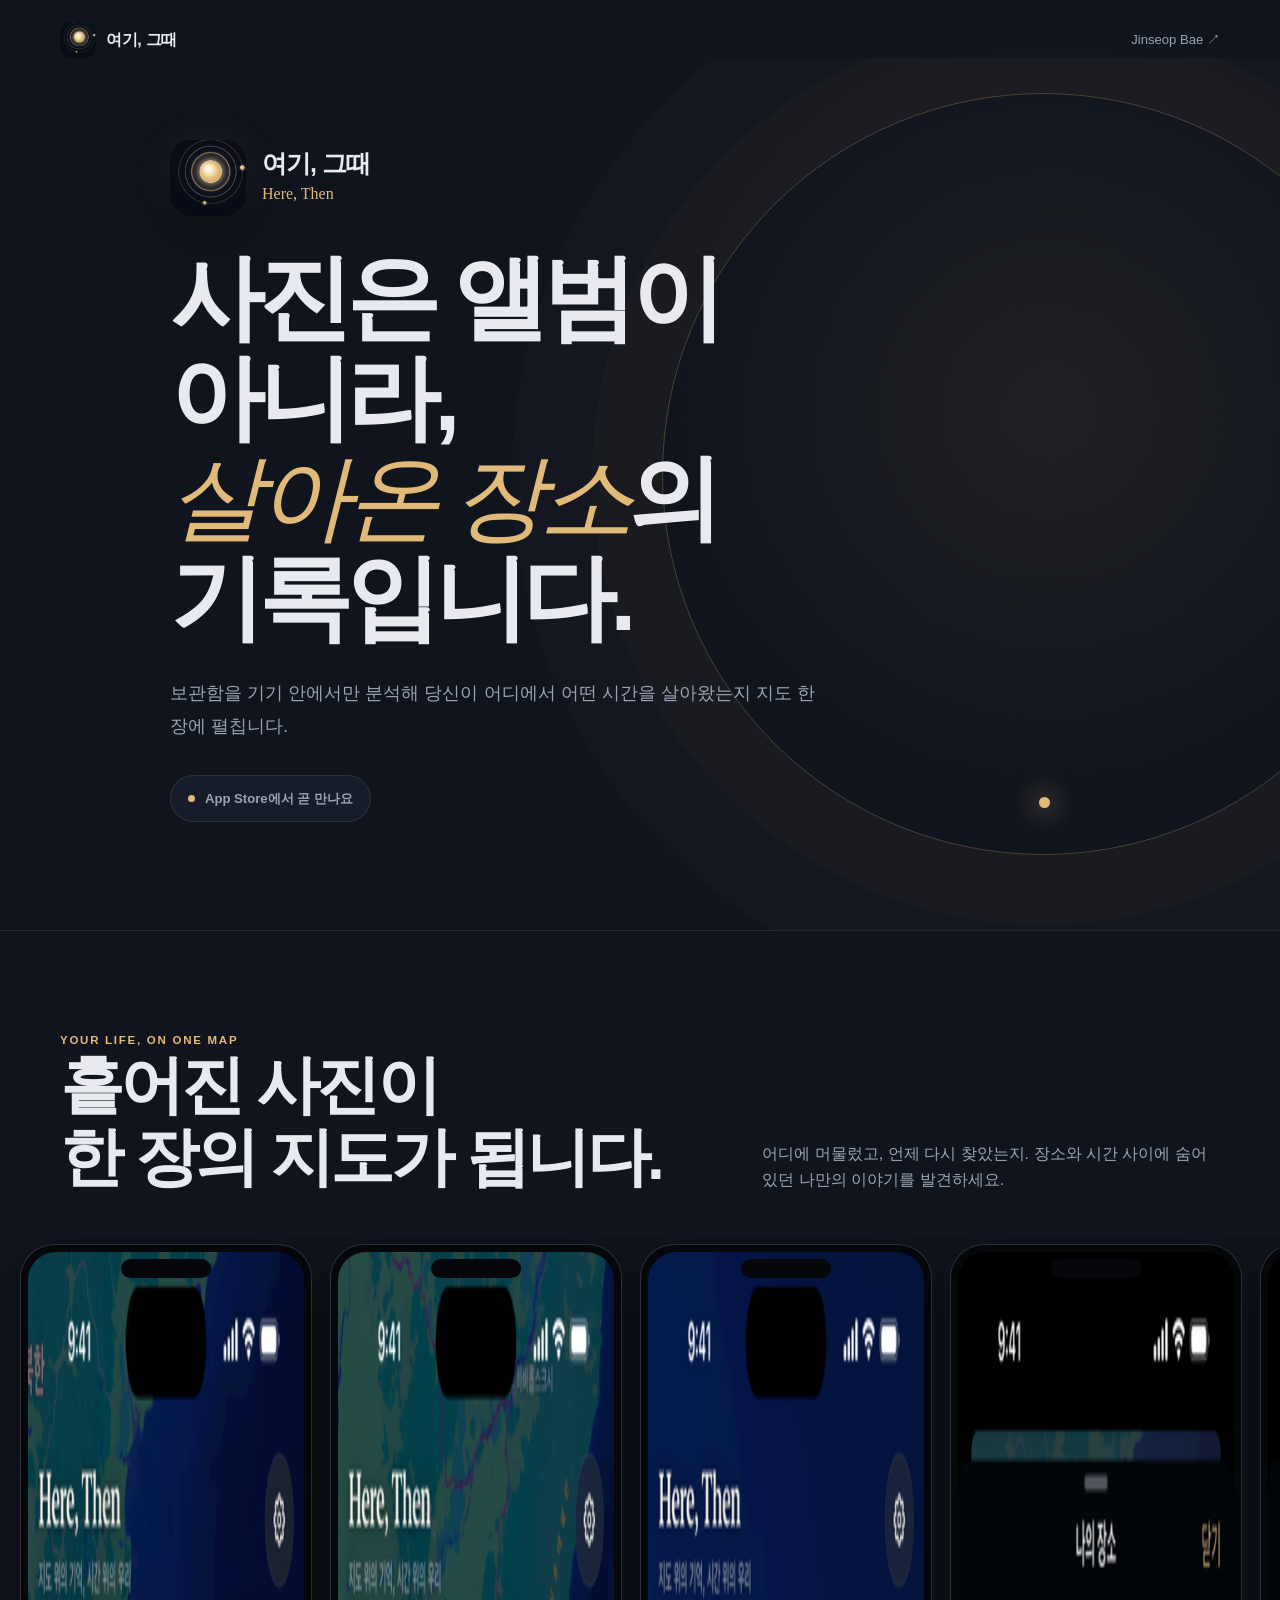
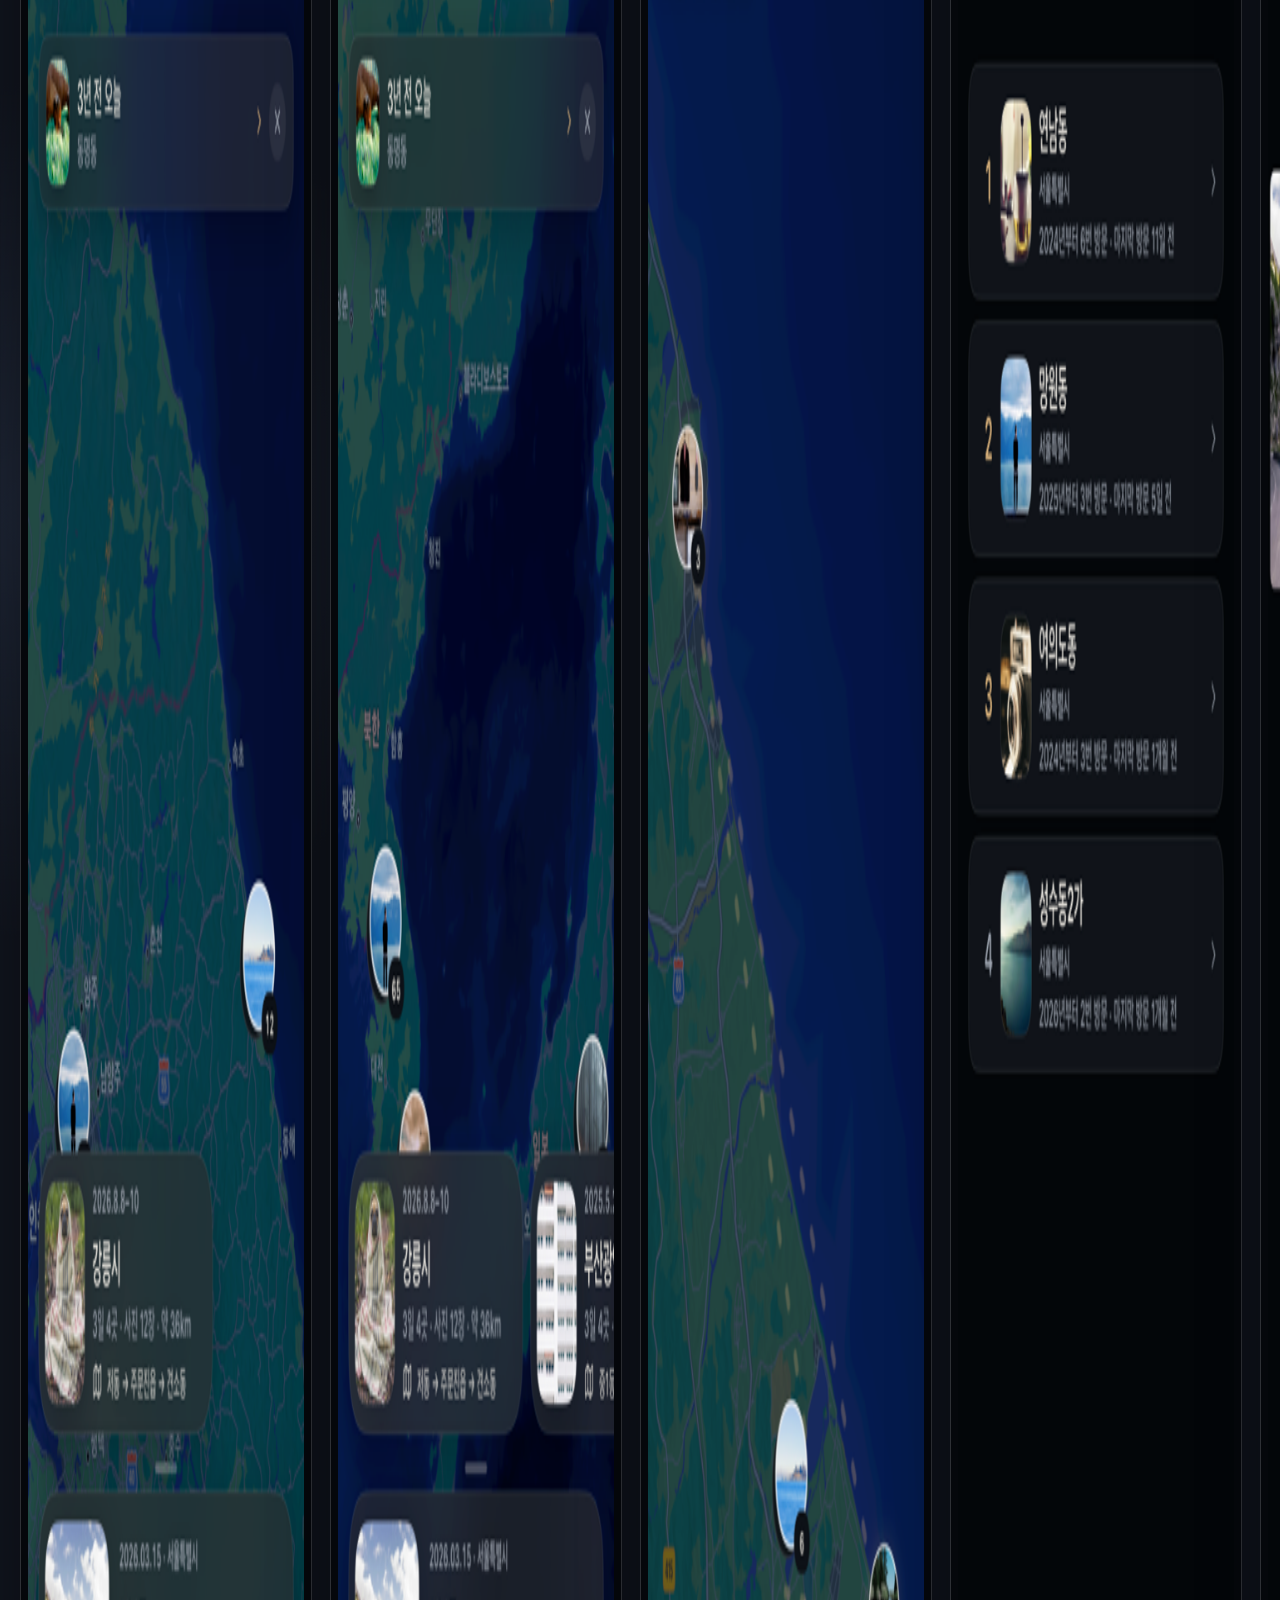
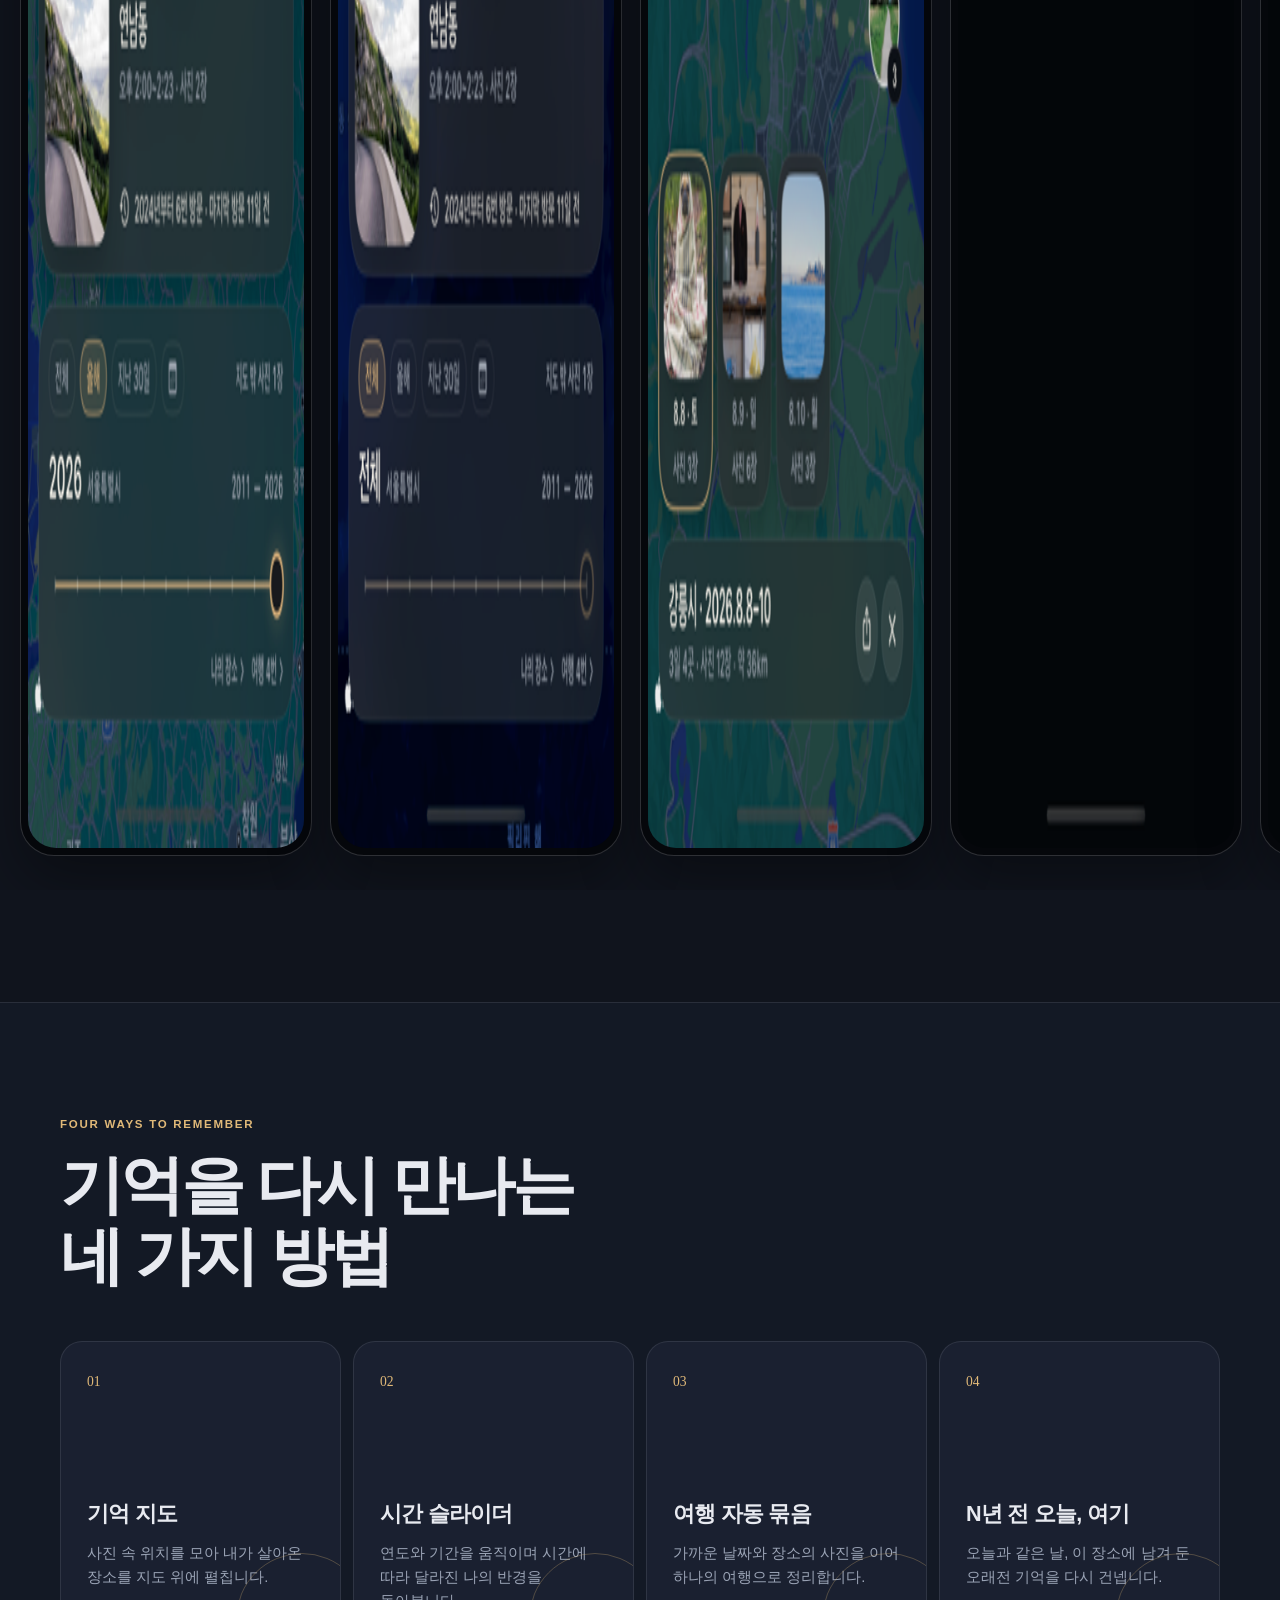
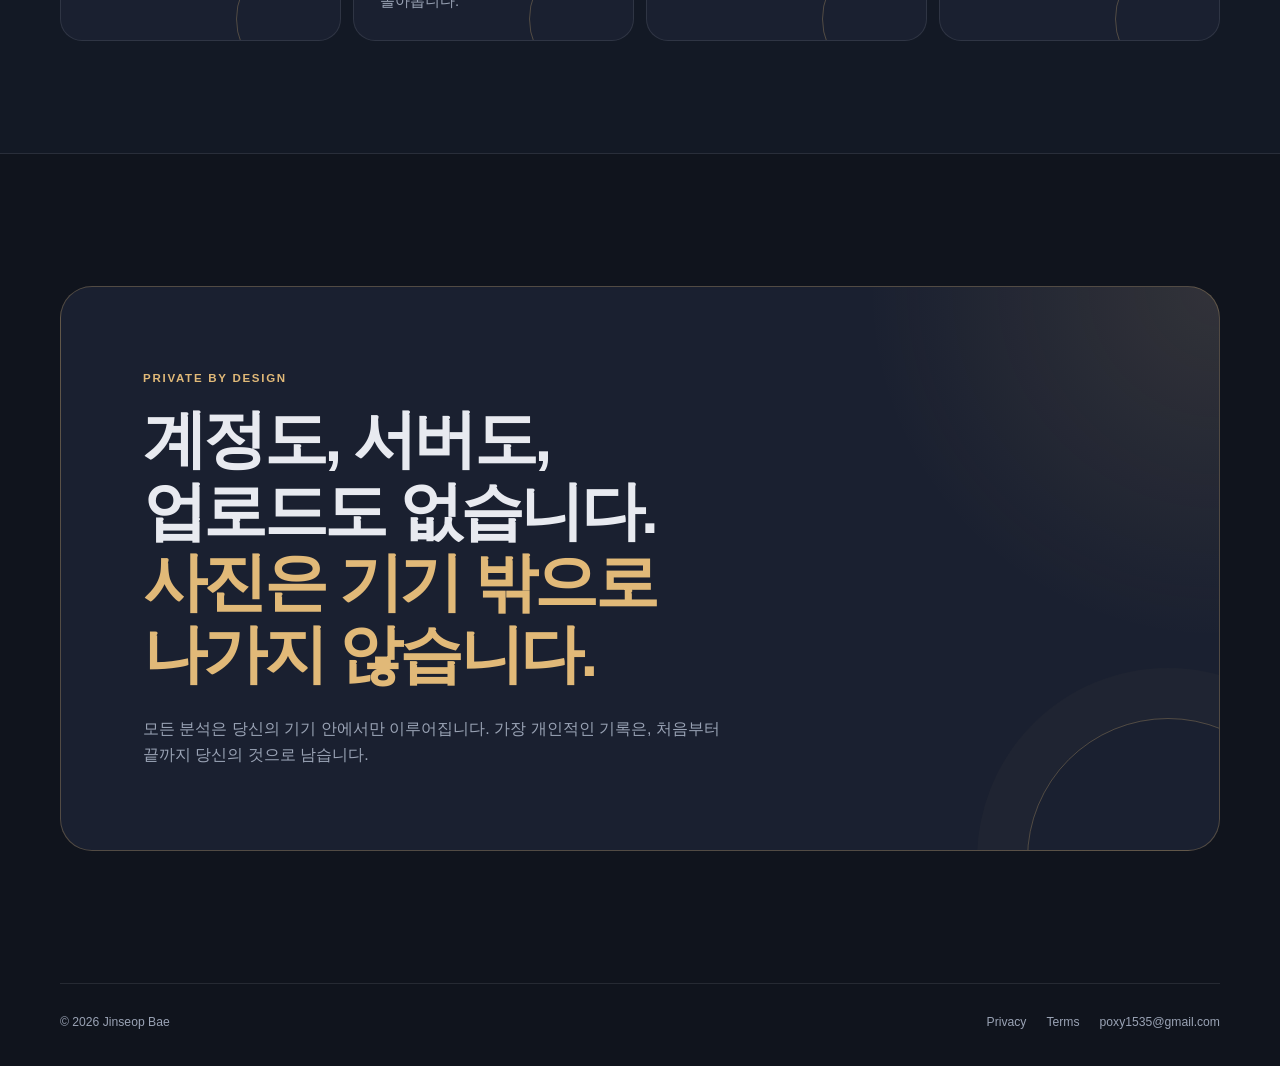
==== here-then/index.html @ 30649085 "제품 허브 개편 + 여기, 그때(Here, Then) 랜딩·개인정보처리방침·이용약관 - index.html: 제품 카드 허브로 교체 (naver 인증 메타 유지) - here-th" ====
<!doctype html>
<html lang="ko">
<head>
  <meta charset="utf-8">
  <meta name="viewport" content="width=device-width, initial-scale=1">
  <meta name="theme-color" content="#10141D">
  <meta name="description" content="사진 보관함을 기기 안에서 분석해, 내가 살아온 장소와 시간을 한 장의 기억 지도로 펼치는 앱입니다.">
  <meta property="og:type" content="website">
  <meta property="og:locale" content="ko_KR">
  <meta property="og:title" content="여기, 그때 — Here, Then">
  <meta property="og:description" content="사진이 그려 주는 나의 기억 지도. 사진은 기기 밖으로 나가지 않습니다.">
  <meta property="og:image" content="https://baejinseop.github.io/here-then/assets/appicon.png">
  <meta property="og:image:alt" content="여기, 그때 앱 아이콘">
  <title>여기, 그때 — Here, Then</title>
  <link rel="stylesheet" href="/assets/site.css">
</head>
<body class="here-page">
  <nav class="site-nav" aria-label="주요 탐색">
    <a class="brand-link" href="/here-then/" aria-label="여기, 그때 홈">
      <img src="assets/appicon.png" alt="" width="1024" height="1024" loading="lazy">
      <span>여기, 그때</span>
    </a>
    <a class="back-link" href="/">Jinseop Bae ↗</a>
  </nav>

  <main class="here-main">
    <section class="hero" aria-labelledby="hero-title">
      <div class="hero-inner">
        <div class="hero-product">
          <img class="hero-icon" src="assets/appicon.png" alt="여기, 그때 앱 아이콘" width="1024" height="1024" loading="lazy">
          <div>
            <h1 id="hero-title">여기, 그때</h1>
            <p>Here, Then</p>
          </div>
        </div>

        <p class="hero-copy">사진은 앨범이 아니라,<br><em>살아온 장소</em>의 기록입니다.</p>
        <p class="hero-subcopy">보관함을 기기 안에서만 분석해 당신이 어디에서 어떤 시간을 살아왔는지 지도 한 장에 펼칩니다.</p>
        <span class="coming-badge" aria-disabled="true">App Store에서 곧 만나요</span>
      </div>
    </section>

    <section class="showcase" aria-labelledby="showcase-title">
      <div class="showcase-header">
        <div>
          <p class="section-label">Your life, on one map</p>
          <h2 id="showcase-title">흩어진 사진이<br>한 장의 지도가 됩니다.</h2>
        </div>
        <p>어디에 머물렀고, 언제 다시 찾았는지. 장소와 시간 사이에 숨어 있던 나만의 이야기를 발견하세요.</p>
      </div>

      <div class="phone-scroll" aria-label="여기, 그때 앱 화면 미리보기">
        <figure class="phone">
          <img src="assets/01-map.png" alt="기억과 여행이 표시된 메인 지도 화면" width="1290" height="2796" loading="lazy">
        </figure>
        <figure class="phone">
          <img src="assets/02-all-axis.png" alt="모든 시간대의 장소를 탐색하는 지도 화면" width="1290" height="2796" loading="lazy">
        </figure>
        <figure class="phone">
          <img src="assets/03-journey.png" alt="사진으로 자동 구성된 강릉 여행 화면" width="1290" height="2796" loading="lazy">
        </figure>
        <figure class="phone">
          <img src="assets/04-ranking.png" alt="자주 찾은 나의 장소 순위 화면" width="1290" height="2796" loading="lazy">
        </figure>
        <figure class="phone">
          <img src="assets/05-grid.png" alt="한 장소에서 남긴 사진 모아보기 화면" width="1290" height="2796" loading="lazy">
        </figure>
      </div>
    </section>

    <section class="features-wrap" aria-labelledby="features-title">
      <div class="features">
        <header class="features-header">
          <p class="section-label">Four ways to remember</p>
          <h2 id="features-title">기억을 다시 만나는<br>네 가지 방법</h2>
        </header>

        <div class="feature-grid">
          <article class="feature-card">
            <h3>기억 지도</h3>
            <p>사진 속 위치를 모아 내가 살아온 장소를 지도 위에 펼칩니다.</p>
          </article>
          <article class="feature-card">
            <h3>시간 슬라이더</h3>
            <p>연도와 기간을 움직이며 시간에 따라 달라진 나의 반경을 돌아봅니다.</p>
          </article>
          <article class="feature-card">
            <h3>여행 자동 묶음</h3>
            <p>가까운 날짜와 장소의 사진을 이어 하나의 여행으로 정리합니다.</p>
          </article>
          <article class="feature-card">
            <h3>N년 전 오늘, 여기</h3>
            <p>오늘과 같은 날, 이 장소에 남겨 둔 오래전 기억을 다시 건넵니다.</p>
          </article>
        </div>
      </div>
    </section>

    <section class="privacy" aria-labelledby="privacy-title">
      <div class="privacy-inner">
        <p class="section-label">Private by design</p>
        <h2 id="privacy-title">계정도, 서버도,<br>업로드도 없습니다.<br><strong>사진은 기기 밖으로<br>나가지 않습니다.</strong></h2>
        <p>모든 분석은 당신의 기기 안에서만 이루어집니다. 가장 개인적인 기록은, 처음부터 끝까지 당신의 것으로 남습니다.</p>
      </div>
    </section>
  </main>

  <footer class="site-footer">
    <span>© 2026 Jinseop Bae</span>
    <div class="footer-links">
      <a href="/here-then/privacy/">Privacy</a>
      <a href="/here-then/terms/">Terms</a>
      <a href="mailto:poxy1535@gmail.com">poxy1535@gmail.com</a>
    </div>
  </footer>
</body>
</html>
---- assets/site.css ----
:root {
  color-scheme: dark;
  --bg: #10141d;
  --card: #1a2030;
  --lift: #263044;
  --text: #e8eaf0;
  --muted: #9aa3b5;
  --accent: #e1b978;
  --line: rgba(232, 234, 240, 0.1);
  --accent-line: rgba(225, 185, 120, 0.28);
  --font: -apple-system, BlinkMacSystemFont, "Apple SD Gothic Neo", "Pretendard", "Noto Sans KR", sans-serif;
  --serif: "Iowan Old Style", "Baskerville", "Times New Roman", serif;
  --page: 1160px;
  --radius-lg: 32px;
  --radius-md: 22px;
}

* {
  box-sizing: border-box;
}

html {
  background: var(--bg);
  scroll-behavior: smooth;
}

body {
  margin: 0;
  min-width: 320px;
  background: var(--bg);
  color: var(--text);
  font-family: var(--font);
  font-size: 16px;
  line-height: 1.65;
  word-break: keep-all;
  -webkit-font-smoothing: antialiased;
}

a {
  color: inherit;
  text-decoration: none;
}

img {
  display: block;
  max-width: 100%;
}

a:focus-visible {
  outline: 2px solid var(--accent);
  outline-offset: 5px;
}

::selection {
  background: var(--accent);
  color: var(--bg);
}

.eyebrow,
.product-kicker,
.section-label {
  margin: 0;
  color: var(--accent);
  font-size: 0.72rem;
  font-weight: 700;
  letter-spacing: 0.15em;
  text-transform: uppercase;
}

/* Product hub */

.hub-page {
  min-height: 100vh;
  background:
    radial-gradient(circle at 82% 0%, rgba(64, 80, 110, 0.22), transparent 32rem),
    var(--bg);
}

.hub-main,
.hub-footer {
  width: min(calc(100% - 40px), 1040px);
  margin-inline: auto;
}

.hub-main {
  padding: 88px 0 76px;
}

.hub-intro {
  max-width: 760px;
}

.hub-intro h1 {
  margin: 18px 0 24px;
  font-size: clamp(2.6rem, 8vw, 5.7rem);
  font-weight: 680;
  letter-spacing: -0.055em;
  line-height: 1.04;
}

.hub-lede {
  margin: 0;
  color: var(--muted);
  font-size: clamp(1rem, 2vw, 1.15rem);
}

.product-section {
  margin-top: clamp(72px, 12vw, 144px);
}

.section-heading {
  display: flex;
  align-items: baseline;
  justify-content: space-between;
  margin-bottom: 18px;
  padding-bottom: 13px;
  border-bottom: 1px solid var(--line);
}

.section-heading h2 {
  margin: 0;
  font-size: 0.78rem;
  font-weight: 700;
  letter-spacing: 0.16em;
  text-transform: uppercase;
}

.section-heading span {
  color: var(--muted);
  font-size: 0.75rem;
}

.product-grid {
  display: grid;
  gap: 14px;
}

.product-card {
  position: relative;
  display: flex;
  min-height: 330px;
  flex-direction: column;
  justify-content: space-between;
  overflow: hidden;
  padding: 24px;
  border: 1px solid var(--line);
  border-radius: var(--radius-lg);
  background: var(--card);
  transition: transform 220ms ease, background-color 220ms ease, border-color 220ms ease;
}

.product-card::after {
  position: absolute;
  right: -78px;
  bottom: -94px;
  width: 230px;
  height: 230px;
  border: 1px solid rgba(232, 234, 240, 0.07);
  border-radius: 50%;
  box-shadow: 0 0 0 34px rgba(232, 234, 240, 0.025), 0 0 0 70px rgba(232, 234, 240, 0.018);
  content: "";
}

.product-card--featured::after {
  border-color: var(--accent-line);
  box-shadow: 0 0 0 34px rgba(225, 185, 120, 0.05), 0 0 0 70px rgba(225, 185, 120, 0.025);
}

.product-card:hover {
  transform: translateY(-4px);
  border-color: rgba(225, 185, 120, 0.28);
  background: var(--lift);
}

.product-card__topline,
.product-card__body {
  position: relative;
  z-index: 1;
}

.product-card__topline {
  display: flex;
  align-items: center;
  justify-content: space-between;
}

.status-pill {
  display: inline-flex;
  align-items: center;
  gap: 7px;
  padding: 6px 10px;
  border: 1px solid var(--accent-line);
  border-radius: 999px;
  color: var(--accent);
  font-size: 0.72rem;
  font-weight: 700;
}

.status-pill--quiet {
  border-color: var(--line);
  color: var(--muted);
}

.status-dot {
  width: 5px;
  height: 5px;
  border-radius: 50%;
  background: var(--accent);
  box-shadow: 0 0 10px var(--accent);
}

.card-arrow {
  color: var(--muted);
  font-size: 1.25rem;
  transition: color 220ms ease, transform 220ms ease;
}

.product-card:hover .card-arrow {
  color: var(--accent);
  transform: translate(2px, -2px);
}

.product-card__body {
  display: grid;
  grid-template-columns: 76px minmax(0, 1fr);
  gap: 18px;
  align-items: end;
}

.product-icon {
  width: 76px;
  aspect-ratio: 1;
  border-radius: 20px;
  box-shadow: 0 15px 36px rgba(0, 0, 0, 0.3);
}

.product-icon--snow {
  display: grid;
  place-items: center;
  border: 1px solid rgba(232, 234, 240, 0.12);
  background: linear-gradient(145deg, #edf3fa, #9eb6cc);
  color: #1a2939;
  font-family: var(--serif);
  font-size: 1.85rem;
  font-weight: 700;
}

.product-card h3 {
  display: flex;
  flex-wrap: wrap;
  gap: 2px 8px;
  margin: 3px 0 6px;
  font-size: clamp(1.35rem, 3vw, 1.75rem);
  line-height: 1.2;
  letter-spacing: -0.035em;
}

.product-card h3 span {
  align-self: center;
  color: var(--muted);
  font-family: var(--serif);
  font-size: 0.78em;
  font-weight: 400;
  letter-spacing: -0.02em;
}

.product-card__body p:last-child {
  margin: 0;
  color: var(--muted);
  font-size: 0.92rem;
}

.hub-footer {
  display: flex;
  justify-content: space-between;
  gap: 20px;
  padding: 22px 0 32px;
  border-top: 1px solid var(--line);
  color: var(--muted);
  font-size: 0.78rem;
}

.hub-footer a:hover {
  color: var(--text);
}

/* Here, Then landing */

.here-page {
  overflow-x: hidden;
  background:
    radial-gradient(circle at 82% 7%, rgba(225, 185, 120, 0.08), transparent 24rem),
    radial-gradient(circle at 4% 36%, rgba(38, 48, 68, 0.62), transparent 27rem),
    var(--bg);
}

.site-nav {
  position: relative;
  z-index: 10;
  display: flex;
  width: min(calc(100% - 40px), var(--page));
  align-items: center;
  justify-content: space-between;
  margin-inline: auto;
  padding-top: 22px;
}

.brand-link {
  display: inline-flex;
  align-items: center;
  gap: 10px;
  font-weight: 700;
  letter-spacing: -0.02em;
}

.brand-link img {
  width: 36px;
  height: 36px;
  border-radius: 10px;
}

.back-link {
  color: var(--muted);
  font-size: 0.82rem;
  transition: color 180ms ease;
}

.back-link:hover {
  color: var(--text);
}

.here-main {
  position: relative;
}

.hero {
  position: relative;
  display: grid;
  min-height: calc(100svh - 58px);
  align-items: center;
  overflow: hidden;
  padding: 82px 20px 108px;
}

.hero::before,
.hero::after {
  position: absolute;
  z-index: 0;
  border: 1px solid var(--accent-line);
  border-radius: 50%;
  content: "";
  pointer-events: none;
}

.hero::before {
  top: 4%;
  right: -46vw;
  width: min(128vw, 960px);
  aspect-ratio: 1;
  box-shadow:
    0 0 0 70px rgba(225, 185, 120, 0.025),
    0 0 0 150px rgba(225, 185, 120, 0.015);
}

.hero::after {
  right: 18%;
  bottom: 14%;
  width: 9px;
  height: 9px;
  background: var(--accent);
  box-shadow: 0 0 26px 8px rgba(225, 185, 120, 0.25);
}

.hero-inner {
  position: relative;
  z-index: 1;
  width: min(100%, 940px);
  margin-inline: auto;
}

.hero-product {
  display: flex;
  align-items: center;
  gap: 16px;
  margin-bottom: 32px;
}

.hero-icon {
  width: 76px;
  height: 76px;
  border-radius: 21px;
  box-shadow: 0 18px 45px rgba(0, 0, 0, 0.36), 0 0 40px rgba(225, 185, 120, 0.08);
}

.hero-product h1 {
  margin: 0;
  font-size: 1.58rem;
  line-height: 1.12;
  letter-spacing: -0.04em;
}

.hero-product p {
  margin: 4px 0 0;
  color: var(--accent);
  font-family: var(--serif);
  font-size: 1rem;
}

.hero-copy {
  max-width: 790px;
  margin: 0;
  font-size: clamp(2.5rem, 8.7vw, 5.9rem);
  font-weight: 670;
  letter-spacing: -0.063em;
  line-height: 1.06;
}

.hero-copy em {
  color: var(--accent);
  font-family: var(--serif);
  font-weight: 400;
}

.hero-subcopy {
  max-width: 680px;
  margin: 28px 0 32px;
  color: var(--muted);
  font-size: clamp(1rem, 2.3vw, 1.15rem);
  line-height: 1.8;
}

.coming-badge {
  display: inline-flex;
  align-items: center;
  gap: 10px;
  padding: 12px 17px;
  border: 1px solid var(--line);
  border-radius: 999px;
  background: rgba(26, 32, 48, 0.74);
  color: var(--muted);
  font-size: 0.82rem;
  font-weight: 650;
  cursor: default;
}

.coming-badge::before {
  width: 7px;
  height: 7px;
  border-radius: 50%;
  background: var(--accent);
  content: "";
}

.showcase {
  padding: 100px 0 112px;
  border-top: 1px solid var(--line);
}

.showcase-header,
.features,
.privacy-inner,
.site-footer {
  width: min(calc(100% - 40px), var(--page));
  margin-inline: auto;
}

.showcase-header {
  display: grid;
  gap: 16px;
  margin-bottom: 42px;
}

.showcase-header h2,
.features-header h2,
.privacy-inner h2 {
  margin: 0;
  font-size: clamp(2.15rem, 6vw, 4rem);
  font-weight: 650;
  letter-spacing: -0.055em;
  line-height: 1.12;
}

.showcase-header p:last-child {
  max-width: 480px;
  margin: 0;
  color: var(--muted);
}

.phone-scroll {
  display: flex;
  gap: 18px;
  overflow-x: auto;
  padding: 8px max(20px, calc((100vw - var(--page)) / 2)) 34px;
  scroll-padding-inline: 20px;
  scroll-snap-type: x mandatory;
  scrollbar-color: var(--lift) transparent;
  scrollbar-width: thin;
}

.phone {
  position: relative;
  width: min(73vw, 292px);
  flex: 0 0 auto;
  overflow: hidden;
  margin: 0;
  padding: 7px;
  border: 1px solid rgba(232, 234, 240, 0.18);
  border-radius: 34px;
  background: #05070b;
  box-shadow: 0 24px 60px rgba(0, 0, 0, 0.36);
  scroll-snap-align: start;
}

.phone::before {
  position: absolute;
  z-index: 1;
  top: 14px;
  left: 50%;
  width: 31%;
  height: 19px;
  border-radius: 999px;
  background: #05070b;
  content: "";
  transform: translateX(-50%);
}

.phone img {
  width: 100%;
  border-radius: 28px;
}

.features-wrap {
  padding: 112px 0;
  background: rgba(26, 32, 48, 0.42);
  border-block: 1px solid var(--line);
}

.features-header {
  display: grid;
  gap: 16px;
  margin-bottom: 48px;
}

.feature-grid {
  display: grid;
  gap: 12px;
  counter-reset: feature;
}

.feature-card {
  position: relative;
  min-height: 230px;
  overflow: hidden;
  padding: 26px;
  border: 1px solid var(--line);
  border-radius: var(--radius-md);
  background: var(--card);
  counter-increment: feature;
}

.feature-card::before {
  color: var(--accent);
  content: "0" counter(feature);
  font-family: var(--serif);
  font-size: 0.85rem;
}

.feature-card::after {
  position: absolute;
  right: -28px;
  bottom: -45px;
  width: 130px;
  height: 130px;
  border: 1px solid var(--accent-line);
  border-radius: 50%;
  content: "";
}

.feature-card h3 {
  margin: 55px 0 9px;
  font-size: 1.35rem;
  letter-spacing: -0.035em;
}

.feature-card p {
  max-width: 290px;
  margin: 0;
  color: var(--muted);
  font-size: 0.92rem;
}

.privacy {
  padding: 132px 0;
}

.privacy-inner {
  position: relative;
  overflow: hidden;
  padding: 34px 28px;
  border: 1px solid var(--accent-line);
  border-radius: var(--radius-lg);
  background:
    radial-gradient(circle at 100% 0%, rgba(225, 185, 120, 0.12), transparent 22rem),
    var(--card);
}

.privacy-inner::after {
  position: absolute;
  right: -90px;
  bottom: -150px;
  width: 280px;
  height: 280px;
  border: 1px solid var(--accent-line);
  border-radius: 50%;
  box-shadow: 0 0 0 50px rgba(225, 185, 120, 0.025);
  content: "";
}

.privacy-inner h2 {
  position: relative;
  z-index: 1;
  max-width: 820px;
  margin-top: 16px;
}

.privacy-inner h2 strong {
  color: var(--accent);
  font-weight: inherit;
}

.privacy-inner p:last-child {
  position: relative;
  z-index: 1;
  max-width: 620px;
  margin: 25px 0 0;
  color: var(--muted);
}

.site-footer {
  display: flex;
  flex-direction: column;
  gap: 14px;
  padding: 28px 0 34px;
  border-top: 1px solid var(--line);
  color: var(--muted);
  font-size: 0.76rem;
}

.footer-links {
  display: flex;
  flex-wrap: wrap;
  gap: 10px 20px;
}

.footer-links a {
  transition: color 180ms ease;
}

.footer-links a:hover {
  color: var(--text);
}

@media (min-width: 700px) {
  .hub-main {
    padding-top: 120px;
  }

  .product-grid {
    grid-template-columns: repeat(2, minmax(0, 1fr));
  }

  .product-card {
    min-height: 390px;
    padding: 30px;
  }

  .hero {
    padding-inline: 32px;
  }

  .hero::before {
    right: -25vw;
  }

  .showcase-header {
    grid-template-columns: 1.2fr 0.8fr;
    align-items: end;
  }

  .feature-grid {
    grid-template-columns: repeat(2, minmax(0, 1fr));
  }

  .privacy-inner {
    padding: clamp(48px, 7vw, 82px);
  }

  .site-footer {
    flex-direction: row;
    justify-content: space-between;
  }
}

@media (min-width: 1060px) {
  .hero::before {
    right: -9rem;
    width: 760px;
  }

  .feature-grid {
    grid-template-columns: repeat(4, minmax(0, 1fr));
  }

  .feature-card {
    min-height: 300px;
  }

  .feature-card h3 {
    margin-top: 102px;
  }
}

@media (max-width: 430px) {
  .hub-footer {
    flex-direction: column;
    gap: 4px;
  }

  .product-card__body {
    grid-template-columns: 62px minmax(0, 1fr);
    gap: 14px;
  }

  .product-icon {
    width: 62px;
    border-radius: 17px;
  }
}

@media (prefers-reduced-motion: reduce) {
  html {
    scroll-behavior: auto;
  }

  *,
  *::before,
  *::after {
    transition-duration: 0.01ms !important;
    scroll-behavior: auto !important;
  }
}
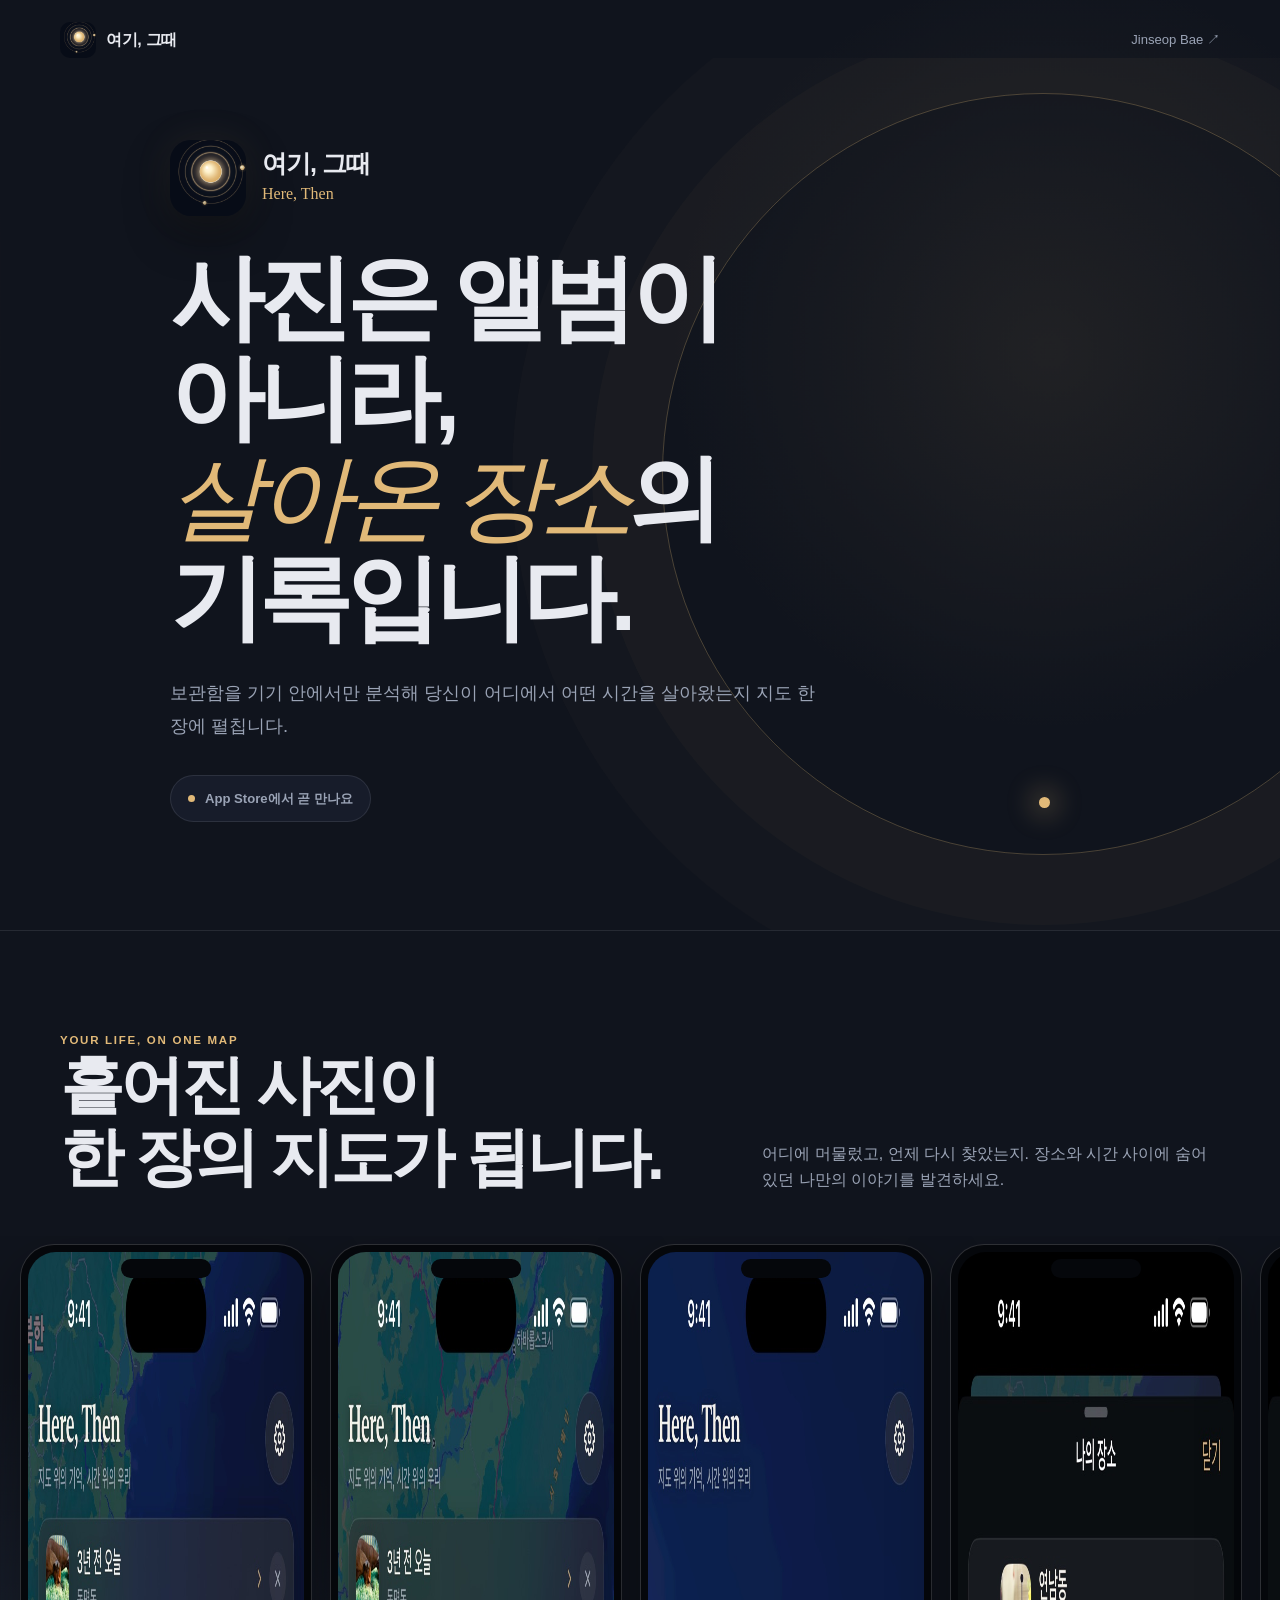
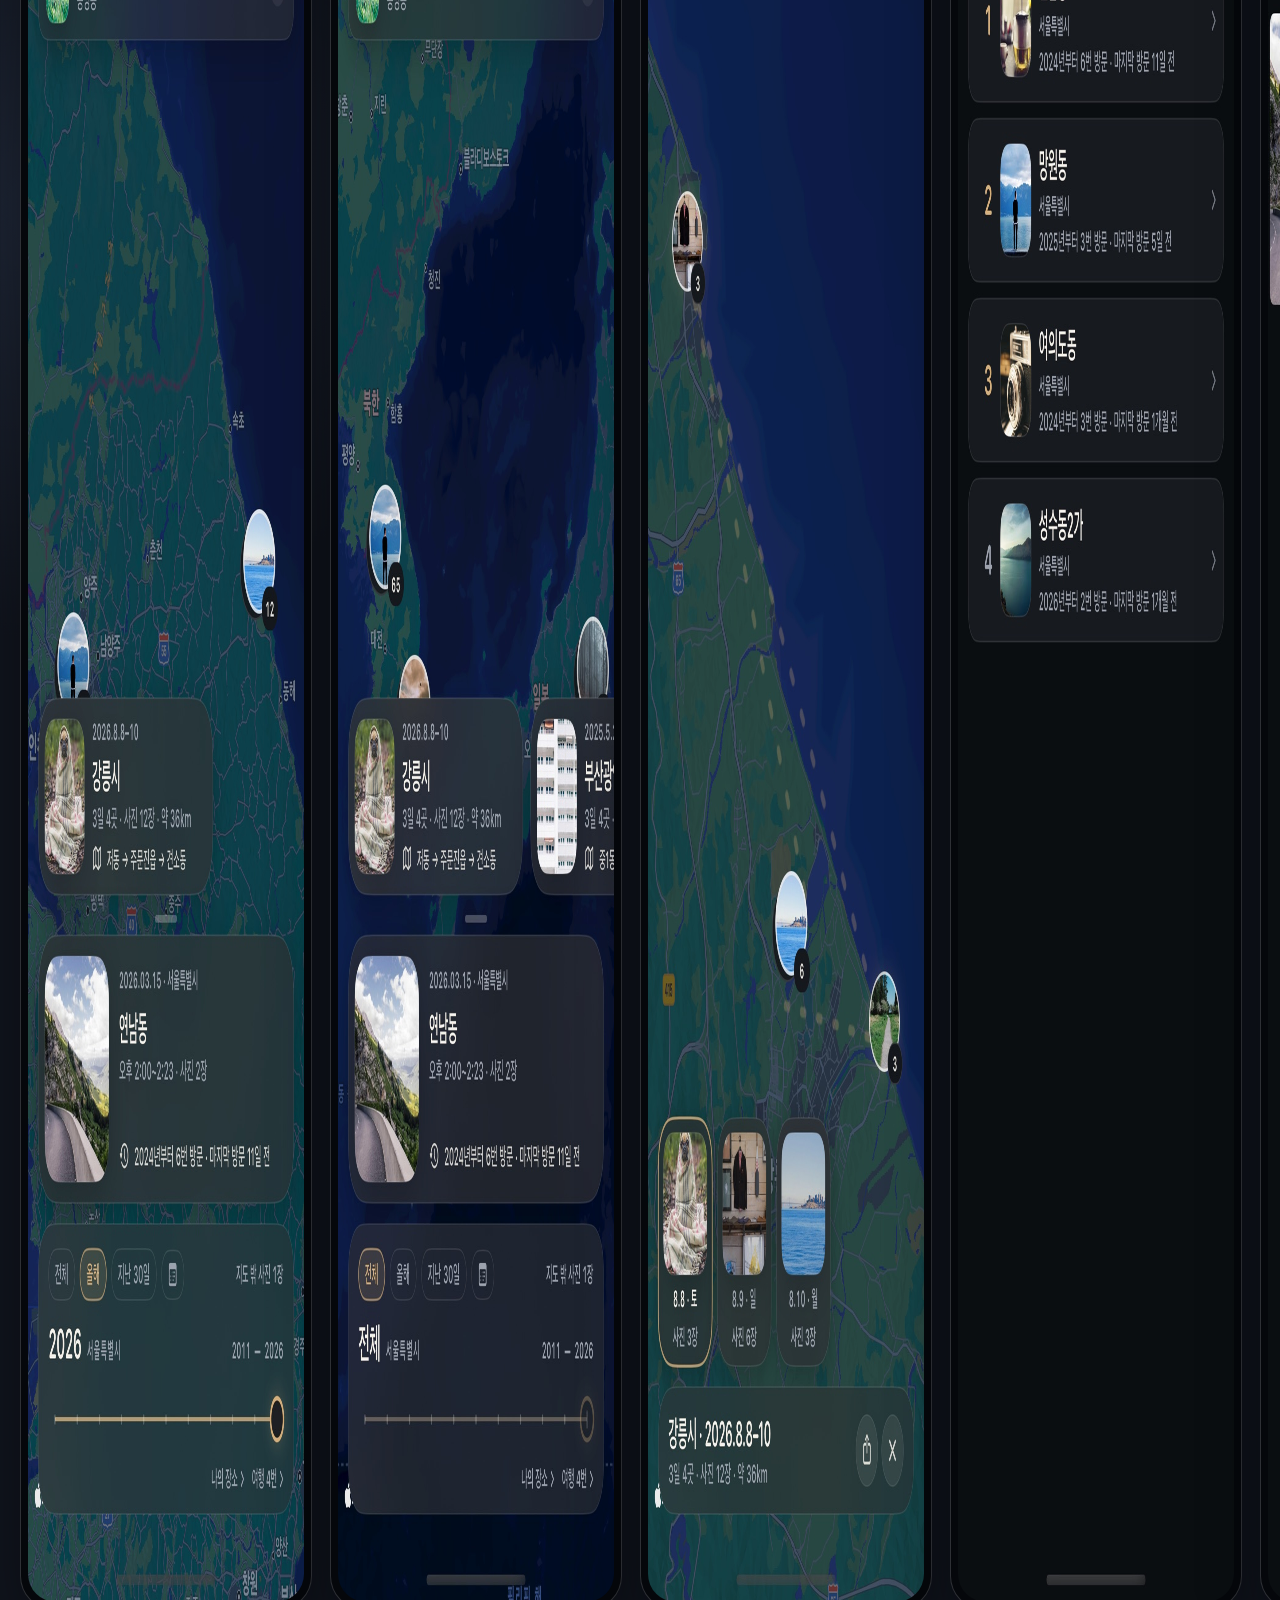
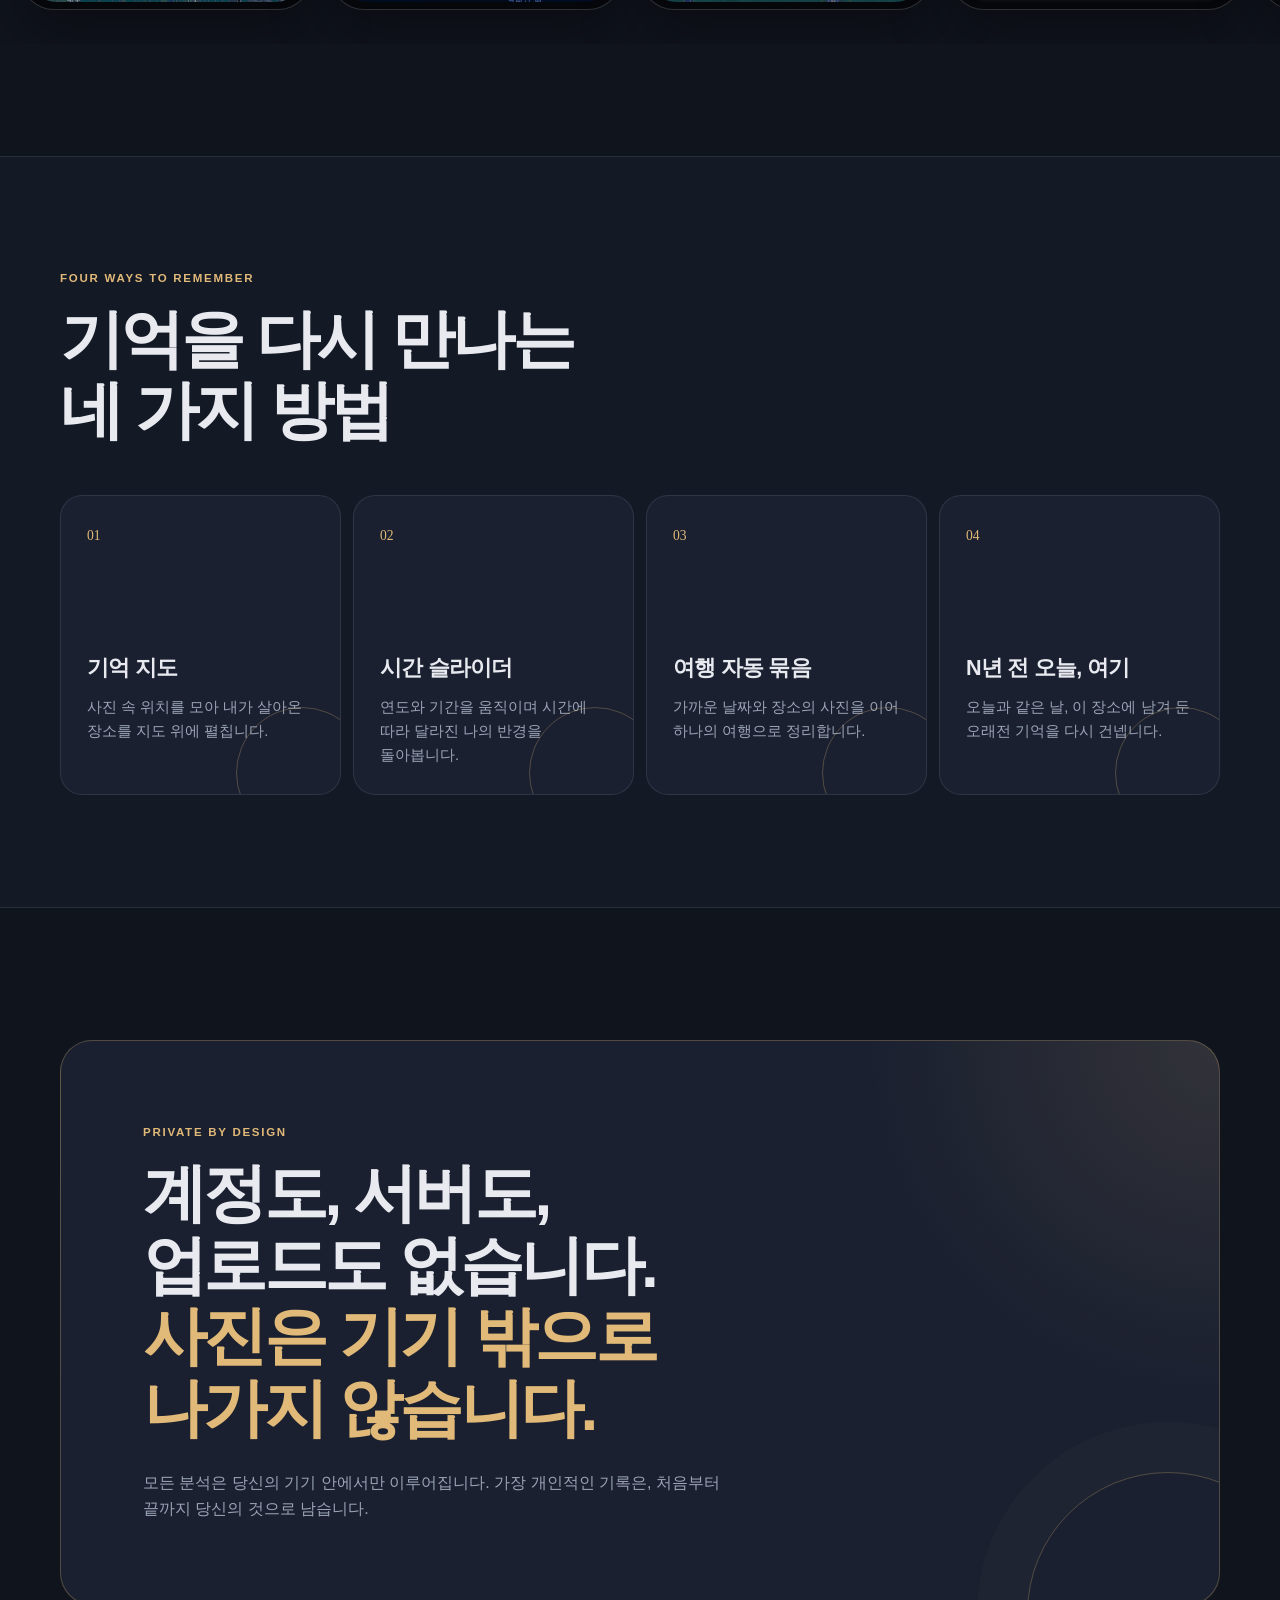
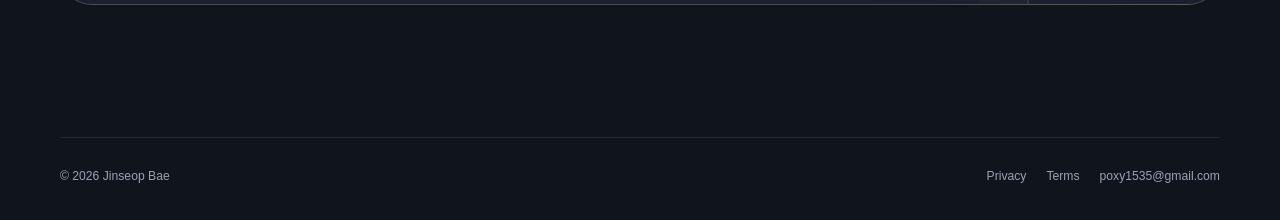
==== commit d1eeb1bc: "스크린샷 화질 수정: 720px 과축소 원복 — 899×1950 JPEG 재생성 + HTML 실제 치수 반영" ====
--- a/here-then/index.html
+++ b/here-then/index.html
@@ -17,7 +17,7 @@
 <body class="here-page">
   <nav class="site-nav" aria-label="주요 탐색">
     <a class="brand-link" href="/here-then/" aria-label="여기, 그때 홈">
-      <img src="assets/appicon.png" alt="" width="1024" height="1024" loading="lazy">
+      <img src="assets/appicon.png" alt="" width="512" height="512" loading="lazy">
       <span>여기, 그때</span>
     </a>
     <a class="back-link" href="/">Jinseop Bae ↗</a>
@@ -27,7 +27,7 @@
     <section class="hero" aria-labelledby="hero-title">
       <div class="hero-inner">
         <div class="hero-product">
-          <img class="hero-icon" src="assets/appicon.png" alt="여기, 그때 앱 아이콘" width="1024" height="1024" loading="lazy">
+          <img class="hero-icon" src="assets/appicon.png" alt="여기, 그때 앱 아이콘" width="512" height="512" loading="lazy">
           <div>
             <h1 id="hero-title">여기, 그때</h1>
             <p>Here, Then</p>
@@ -51,19 +51,19 @@
 
       <div class="phone-scroll" aria-label="여기, 그때 앱 화면 미리보기">
         <figure class="phone">
-          <img src="assets/01-map.png" alt="기억과 여행이 표시된 메인 지도 화면" width="1290" height="2796" loading="lazy">
+          <img src="assets/01-map.jpg" alt="기억과 여행이 표시된 메인 지도 화면" width="899" height="1950" loading="lazy">
         </figure>
         <figure class="phone">
-          <img src="assets/02-all-axis.png" alt="모든 시간대의 장소를 탐색하는 지도 화면" width="1290" height="2796" loading="lazy">
+          <img src="assets/02-all-axis.jpg" alt="모든 시간대의 장소를 탐색하는 지도 화면" width="899" height="1950" loading="lazy">
         </figure>
         <figure class="phone">
-          <img src="assets/03-journey.png" alt="사진으로 자동 구성된 강릉 여행 화면" width="1290" height="2796" loading="lazy">
+          <img src="assets/03-journey.jpg" alt="사진으로 자동 구성된 강릉 여행 화면" width="899" height="1950" loading="lazy">
         </figure>
         <figure class="phone">
-          <img src="assets/04-ranking.png" alt="자주 찾은 나의 장소 순위 화면" width="1290" height="2796" loading="lazy">
+          <img src="assets/04-ranking.jpg" alt="자주 찾은 나의 장소 순위 화면" width="899" height="1950" loading="lazy">
         </figure>
         <figure class="phone">
-          <img src="assets/05-grid.png" alt="한 장소에서 남긴 사진 모아보기 화면" width="1290" height="2796" loading="lazy">
+          <img src="assets/05-grid.jpg" alt="한 장소에서 남긴 사진 모아보기 화면" width="899" height="1950" loading="lazy">
         </figure>
       </div>
     </section>
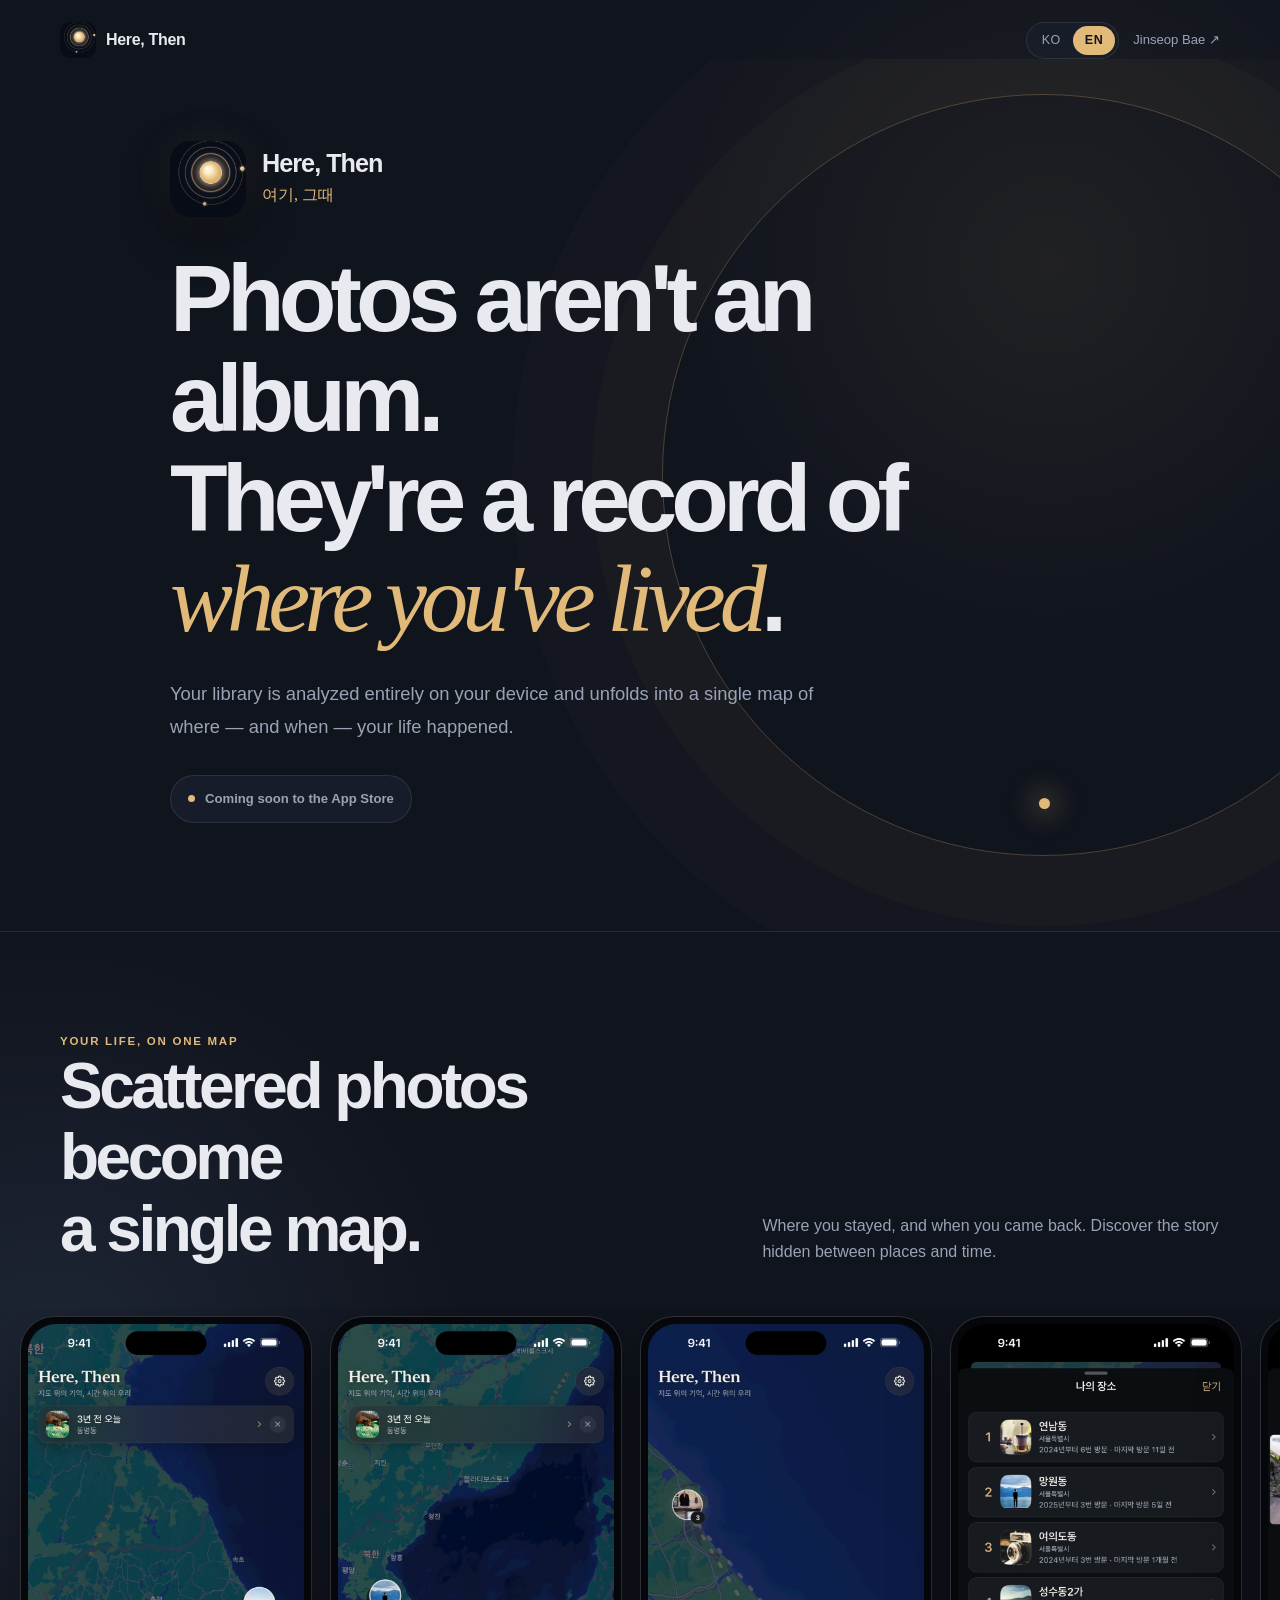
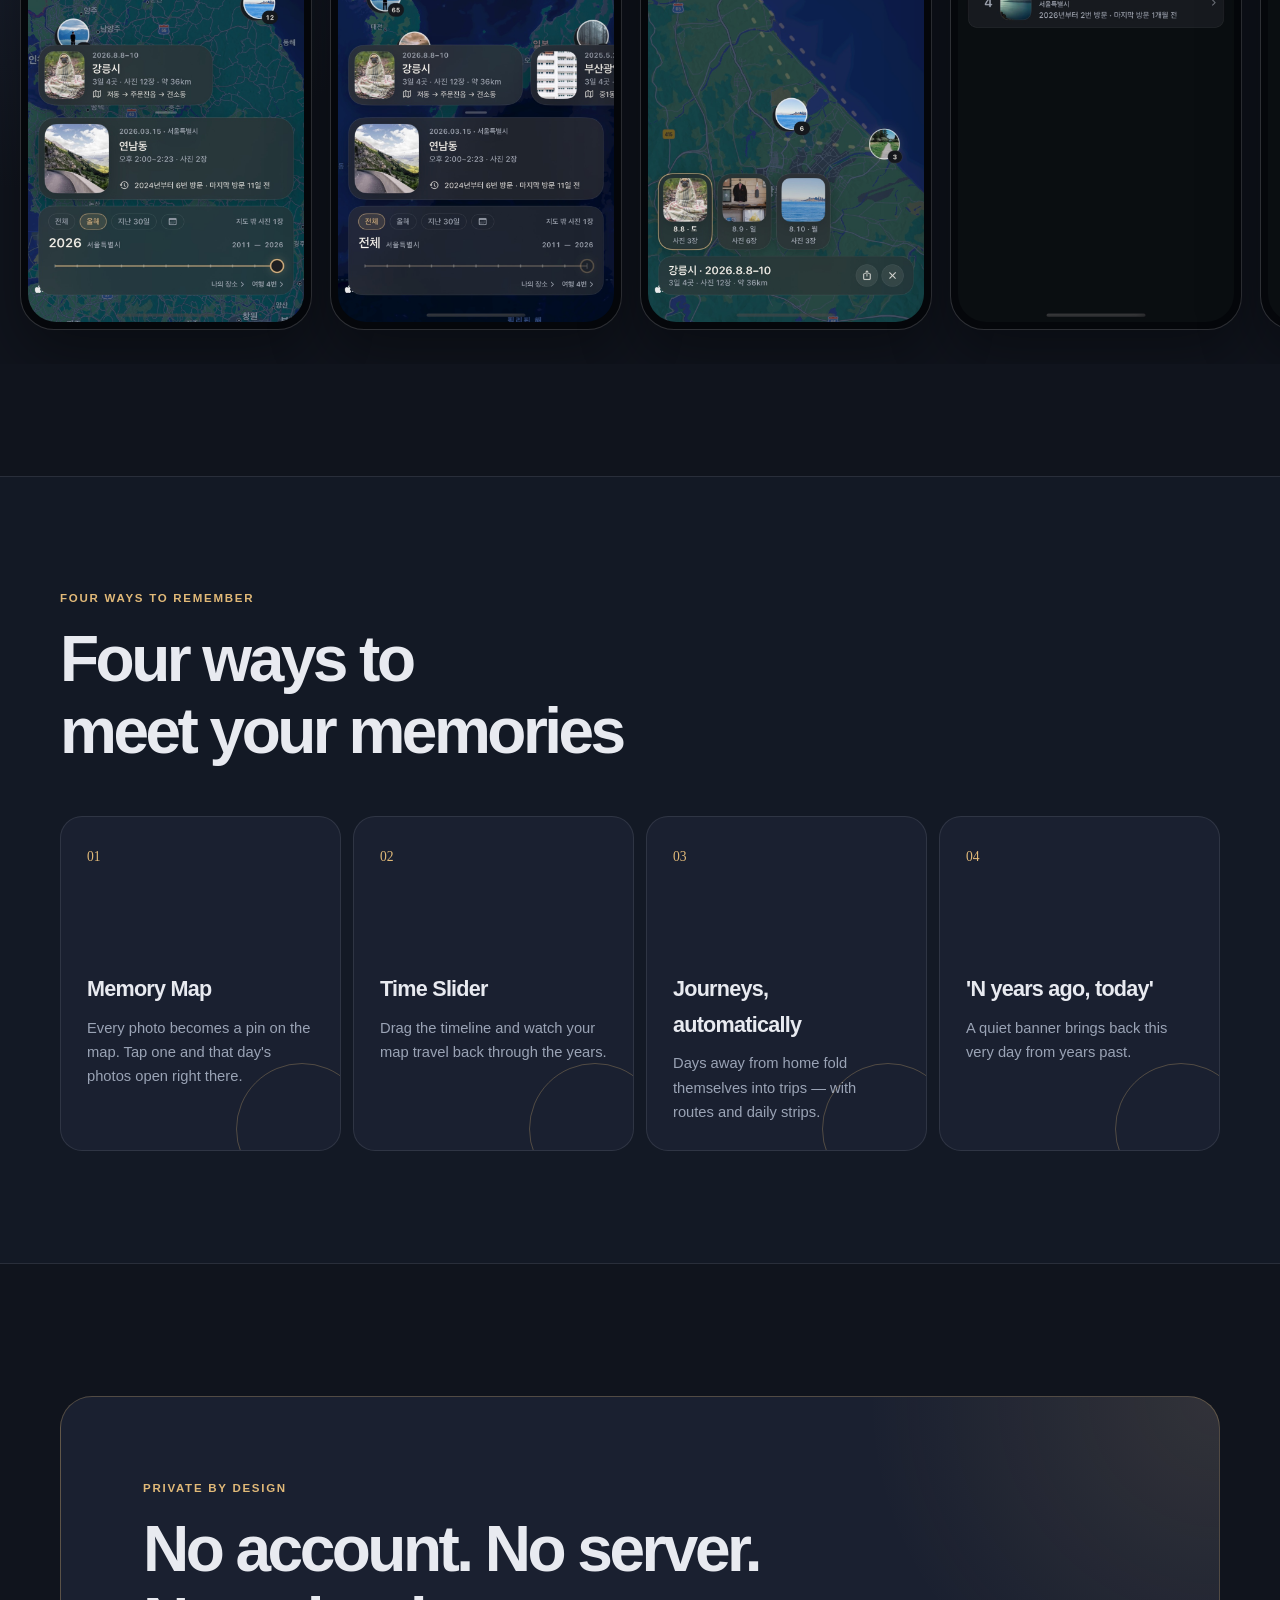
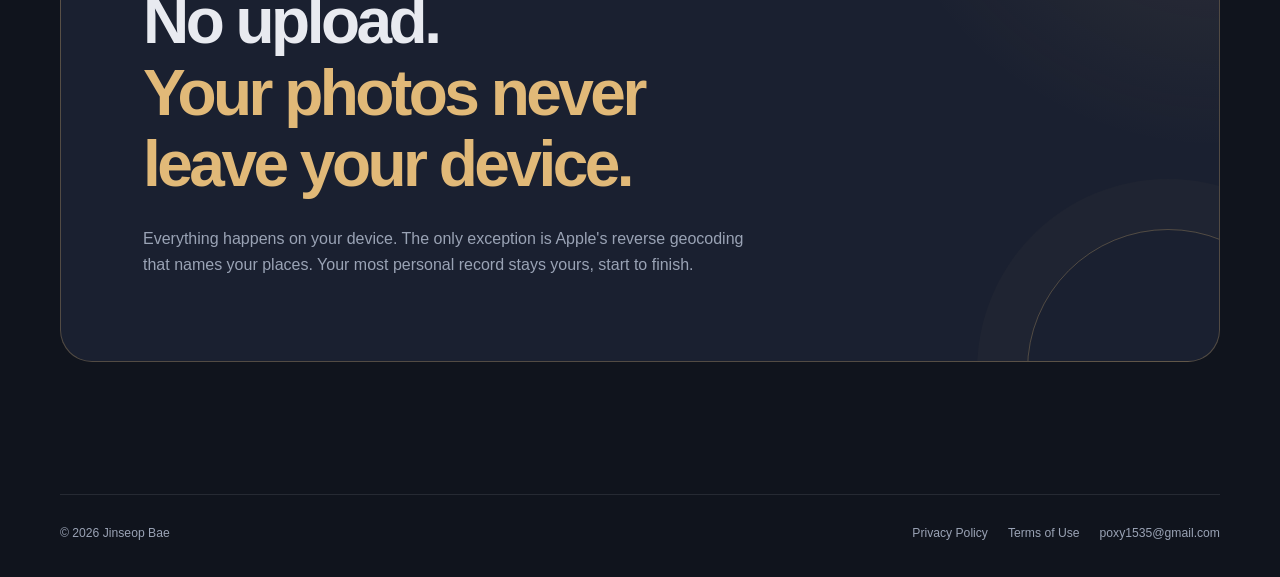
==== commit 51cd969f: "랜딩 수정: 이중 노치 제거·프레임 비율 고정 + 한/영 전환 토글 - 스크린샷에 실제 상태바가 있어 CSS 가짜 노치가 겹치던 문제 — ::before 제거,   이미지에 asp" ====
--- a/here-then/index.html
+++ b/here-then/index.html
@@ -18,9 +18,15 @@
   <nav class="site-nav" aria-label="주요 탐색">
     <a class="brand-link" href="/here-then/" aria-label="여기, 그때 홈">
       <img src="assets/appicon.png" alt="" width="512" height="512" loading="lazy">
-      <span>여기, 그때</span>
+      <span data-i18n="brand">여기, 그때</span>
     </a>
-    <a class="back-link" href="/">Jinseop Bae ↗</a>
+    <div class="nav-side">
+      <div class="lang-toggle" role="group" aria-label="언어 선택">
+        <button type="button" data-lang="ko" aria-pressed="true">KO</button>
+        <button type="button" data-lang="en" aria-pressed="false">EN</button>
+      </div>
+      <a class="back-link" href="/">Jinseop Bae ↗</a>
+    </div>
   </nav>
 
   <main class="here-main">
@@ -29,14 +35,14 @@
         <div class="hero-product">
           <img class="hero-icon" src="assets/appicon.png" alt="여기, 그때 앱 아이콘" width="512" height="512" loading="lazy">
           <div>
-            <h1 id="hero-title">여기, 그때</h1>
-            <p>Here, Then</p>
+            <h1 id="hero-title" data-i18n="heroName">여기, 그때</h1>
+            <p data-i18n="heroNameSub">Here, Then</p>
           </div>
         </div>
 
-        <p class="hero-copy">사진은 앨범이 아니라,<br><em>살아온 장소</em>의 기록입니다.</p>
-        <p class="hero-subcopy">보관함을 기기 안에서만 분석해 당신이 어디에서 어떤 시간을 살아왔는지 지도 한 장에 펼칩니다.</p>
-        <span class="coming-badge" aria-disabled="true">App Store에서 곧 만나요</span>
+        <p class="hero-copy" data-i18n-html="heroCopy">사진은 앨범이 아니라,<br><em>살아온 장소</em>의 기록입니다.</p>
+        <p class="hero-subcopy" data-i18n="heroSub">보관함을 기기 안에서만 분석해 당신이 어디에서 어떤 시간을 살아왔는지 지도 한 장에 펼칩니다.</p>
+        <span class="coming-badge" aria-disabled="true" data-i18n="badge">App Store에서 곧 만나요</span>
       </div>
     </section>
 
@@ -44,9 +50,9 @@
       <div class="showcase-header">
         <div>
           <p class="section-label">Your life, on one map</p>
-          <h2 id="showcase-title">흩어진 사진이<br>한 장의 지도가 됩니다.</h2>
+          <h2 id="showcase-title" data-i18n-html="showcaseTitle">흩어진 사진이<br>한 장의 지도가 됩니다.</h2>
         </div>
-        <p>어디에 머물렀고, 언제 다시 찾았는지. 장소와 시간 사이에 숨어 있던 나만의 이야기를 발견하세요.</p>
+        <p data-i18n="showcaseDesc">어디에 머물렀고, 언제 다시 찾았는지. 장소와 시간 사이에 숨어 있던 나만의 이야기를 발견하세요.</p>
       </div>
 
       <div class="phone-scroll" aria-label="여기, 그때 앱 화면 미리보기">
@@ -72,25 +78,25 @@
       <div class="features">
         <header class="features-header">
           <p class="section-label">Four ways to remember</p>
-          <h2 id="features-title">기억을 다시 만나는<br>네 가지 방법</h2>
+          <h2 id="features-title" data-i18n-html="featuresTitle">기억을 다시 만나는<br>네 가지 방법</h2>
         </header>
 
         <div class="feature-grid">
           <article class="feature-card">
-            <h3>기억 지도</h3>
-            <p>사진 속 위치를 모아 내가 살아온 장소를 지도 위에 펼칩니다.</p>
+            <h3 data-i18n="f1t">기억 지도</h3>
+            <p data-i18n="f1d">사진 속 위치를 모아 내가 살아온 장소를 지도 위에 펼칩니다.</p>
           </article>
           <article class="feature-card">
-            <h3>시간 슬라이더</h3>
-            <p>연도와 기간을 움직이며 시간에 따라 달라진 나의 반경을 돌아봅니다.</p>
+            <h3 data-i18n="f2t">시간 슬라이더</h3>
+            <p data-i18n="f2d">연도와 기간을 움직이며 시간에 따라 달라진 나의 반경을 돌아봅니다.</p>
           </article>
           <article class="feature-card">
-            <h3>여행 자동 묶음</h3>
-            <p>가까운 날짜와 장소의 사진을 이어 하나의 여행으로 정리합니다.</p>
+            <h3 data-i18n="f3t">여행 자동 묶음</h3>
+            <p data-i18n="f3d">가까운 날짜와 장소의 사진을 이어 하나의 여행으로 정리합니다.</p>
           </article>
           <article class="feature-card">
-            <h3>N년 전 오늘, 여기</h3>
-            <p>오늘과 같은 날, 이 장소에 남겨 둔 오래전 기억을 다시 건넵니다.</p>
+            <h3 data-i18n="f4t">N년 전 오늘, 여기</h3>
+            <p data-i18n="f4d">오늘과 같은 날, 이 장소에 남겨 둔 오래전 기억을 다시 건넵니다.</p>
           </article>
         </div>
       </div>
@@ -99,8 +105,8 @@
     <section class="privacy" aria-labelledby="privacy-title">
       <div class="privacy-inner">
         <p class="section-label">Private by design</p>
-        <h2 id="privacy-title">계정도, 서버도,<br>업로드도 없습니다.<br><strong>사진은 기기 밖으로<br>나가지 않습니다.</strong></h2>
-        <p>모든 분석은 당신의 기기 안에서만 이루어집니다. 가장 개인적인 기록은, 처음부터 끝까지 당신의 것으로 남습니다.</p>
+        <h2 id="privacy-title" data-i18n-html="privacyTitle">계정도, 서버도,<br>업로드도 없습니다.<br><strong>사진은 기기 밖으로<br>나가지 않습니다.</strong></h2>
+        <p data-i18n="privacyDesc">모든 분석은 당신의 기기 안에서만 이루어집니다. 가장 개인적인 기록은, 처음부터 끝까지 당신의 것으로 남습니다.</p>
       </div>
     </section>
   </main>
@@ -108,10 +114,80 @@
   <footer class="site-footer">
     <span>© 2026 Jinseop Bae</span>
     <div class="footer-links">
-      <a href="/here-then/privacy/">Privacy</a>
-      <a href="/here-then/terms/">Terms</a>
+      <a href="/here-then/privacy/" data-i18n="footPrivacy">개인정보처리방침</a>
+      <a href="/here-then/terms/" data-i18n="footTerms">이용약관</a>
       <a href="mailto:poxy1535@gmail.com">poxy1535@gmail.com</a>
     </div>
   </footer>
+
+  <script>
+  (function () {
+    var dict = {
+      ko: {
+        brand: "여기, 그때",
+        heroName: "여기, 그때",
+        heroNameSub: "Here, Then",
+        heroCopy: "사진은 앨범이 아니라,<br><em>살아온 장소</em>의 기록입니다.",
+        heroSub: "보관함을 기기 안에서만 분석해 당신이 어디에서 어떤 시간을 살아왔는지 지도 한 장에 펼칩니다.",
+        badge: "App Store에서 곧 만나요",
+        showcaseTitle: "흩어진 사진이<br>한 장의 지도가 됩니다.",
+        showcaseDesc: "어디에 머물렀고, 언제 다시 찾았는지. 장소와 시간 사이에 숨어 있던 나만의 이야기를 발견하세요.",
+        featuresTitle: "기억을 다시 만나는<br>네 가지 방법",
+        f1t: "기억 지도", f1d: "사진 속 위치를 모아 내가 살아온 장소를 지도 위에 펼칩니다.",
+        f2t: "시간 슬라이더", f2d: "연도와 기간을 움직이며 시간에 따라 달라진 나의 반경을 돌아봅니다.",
+        f3t: "여행 자동 묶음", f3d: "가까운 날짜와 장소의 사진을 이어 하나의 여행으로 정리합니다.",
+        f4t: "N년 전 오늘, 여기", f4d: "오늘과 같은 날, 이 장소에 남겨 둔 오래전 기억을 다시 건넵니다.",
+        privacyTitle: "계정도, 서버도,<br>업로드도 없습니다.<br><strong>사진은 기기 밖으로<br>나가지 않습니다.</strong>",
+        privacyDesc: "모든 분석은 당신의 기기 안에서만 이루어집니다. 가장 개인적인 기록은, 처음부터 끝까지 당신의 것으로 남습니다.",
+        footPrivacy: "개인정보처리방침", footTerms: "이용약관"
+      },
+      en: {
+        brand: "Here, Then",
+        heroName: "Here, Then",
+        heroNameSub: "여기, 그때",
+        heroCopy: "Photos aren't an album.<br>They're a record of <em>where you've lived</em>.",
+        heroSub: "Your library is analyzed entirely on your device and unfolds into a single map of where — and when — your life happened.",
+        badge: "Coming soon to the App Store",
+        showcaseTitle: "Scattered photos become<br>a single map.",
+        showcaseDesc: "Where you stayed, and when you came back. Discover the story hidden between places and time.",
+        featuresTitle: "Four ways to<br>meet your memories",
+        f1t: "Memory Map", f1d: "Every photo becomes a pin on the map. Tap one and that day's photos open right there.",
+        f2t: "Time Slider", f2d: "Drag the timeline and watch your map travel back through the years.",
+        f3t: "Journeys, automatically", f3d: "Days away from home fold themselves into trips — with routes and daily strips.",
+        f4t: "'N years ago, today'", f4d: "A quiet banner brings back this very day from years past.",
+        privacyTitle: "No account. No server.<br>No upload.<br><strong>Your photos never<br>leave your device.</strong>",
+        privacyDesc: "Everything happens on your device. The only exception is Apple's reverse geocoding that names your places. Your most personal record stays yours, start to finish.",
+        footPrivacy: "Privacy Policy", footTerms: "Terms of Use"
+      }
+    };
+
+    function apply(lang) {
+      var strings = dict[lang] || dict.ko;
+      document.querySelectorAll("[data-i18n]").forEach(function (el) {
+        var key = el.getAttribute("data-i18n");
+        if (strings[key]) el.textContent = strings[key];
+      });
+      document.querySelectorAll("[data-i18n-html]").forEach(function (el) {
+        var key = el.getAttribute("data-i18n-html");
+        if (strings[key]) el.innerHTML = strings[key];
+      });
+      document.documentElement.lang = lang;
+      document.querySelectorAll(".lang-toggle button").forEach(function (btn) {
+        btn.setAttribute("aria-pressed", String(btn.dataset.lang === lang));
+      });
+      try { localStorage.setItem("ht-lang", lang); } catch (e) {}
+    }
+
+    var saved = null;
+    try { saved = localStorage.getItem("ht-lang"); } catch (e) {}
+    var initial = saved || ((navigator.language || "").toLowerCase().indexOf("ko") === 0 ? "ko" : "en");
+    if (initial !== "ko") apply(initial);
+    else apply("ko");
+
+    document.querySelectorAll(".lang-toggle button").forEach(function (btn) {
+      btn.addEventListener("click", function () { apply(btn.dataset.lang); });
+    });
+  })();
+  </script>
 </body>
 </html>
--- a/assets/site.css
+++ b/assets/site.css
@@ -511,22 +511,47 @@
   scroll-snap-align: start;
 }
 
-.phone::before {
-  position: absolute;
-  z-index: 1;
-  top: 14px;
-  left: 50%;
-  width: 31%;
-  height: 19px;
+/* 스크린샷에 이미 실제 상태바가 있으므로 가짜 노치는 그리지 않는다.
+   프레임 안쪽은 이미지 비율(899:1950) 그대로 — 위아래 크롭·여백 없음. */
+.phone img {
+  display: block;
+  width: 100%;
+  height: auto;
+  aspect-ratio: 899 / 1950;
+  object-fit: cover;
+  border-radius: 28px;
+}
+
+.nav-side {
+  display: flex;
+  align-items: center;
+  gap: 14px;
+}
+
+.lang-toggle {
+  display: inline-flex;
+  padding: 3px;
+  border: 1px solid var(--line);
   border-radius: 999px;
-  background: #05070b;
-  content: "";
-  transform: translateX(-50%);
-}
-
-.phone img {
-  width: 100%;
-  border-radius: 28px;
+  background: rgba(26, 32, 48, 0.6);
+}
+
+.lang-toggle button {
+  padding: 4px 12px;
+  border: 0;
+  border-radius: 999px;
+  background: transparent;
+  color: var(--muted);
+  font: inherit;
+  font-size: 12.5px;
+  letter-spacing: 0.04em;
+  cursor: pointer;
+}
+
+.lang-toggle button[aria-pressed="true"] {
+  background: var(--accent);
+  color: #10141D;
+  font-weight: 600;
 }
 
 .features-wrap {
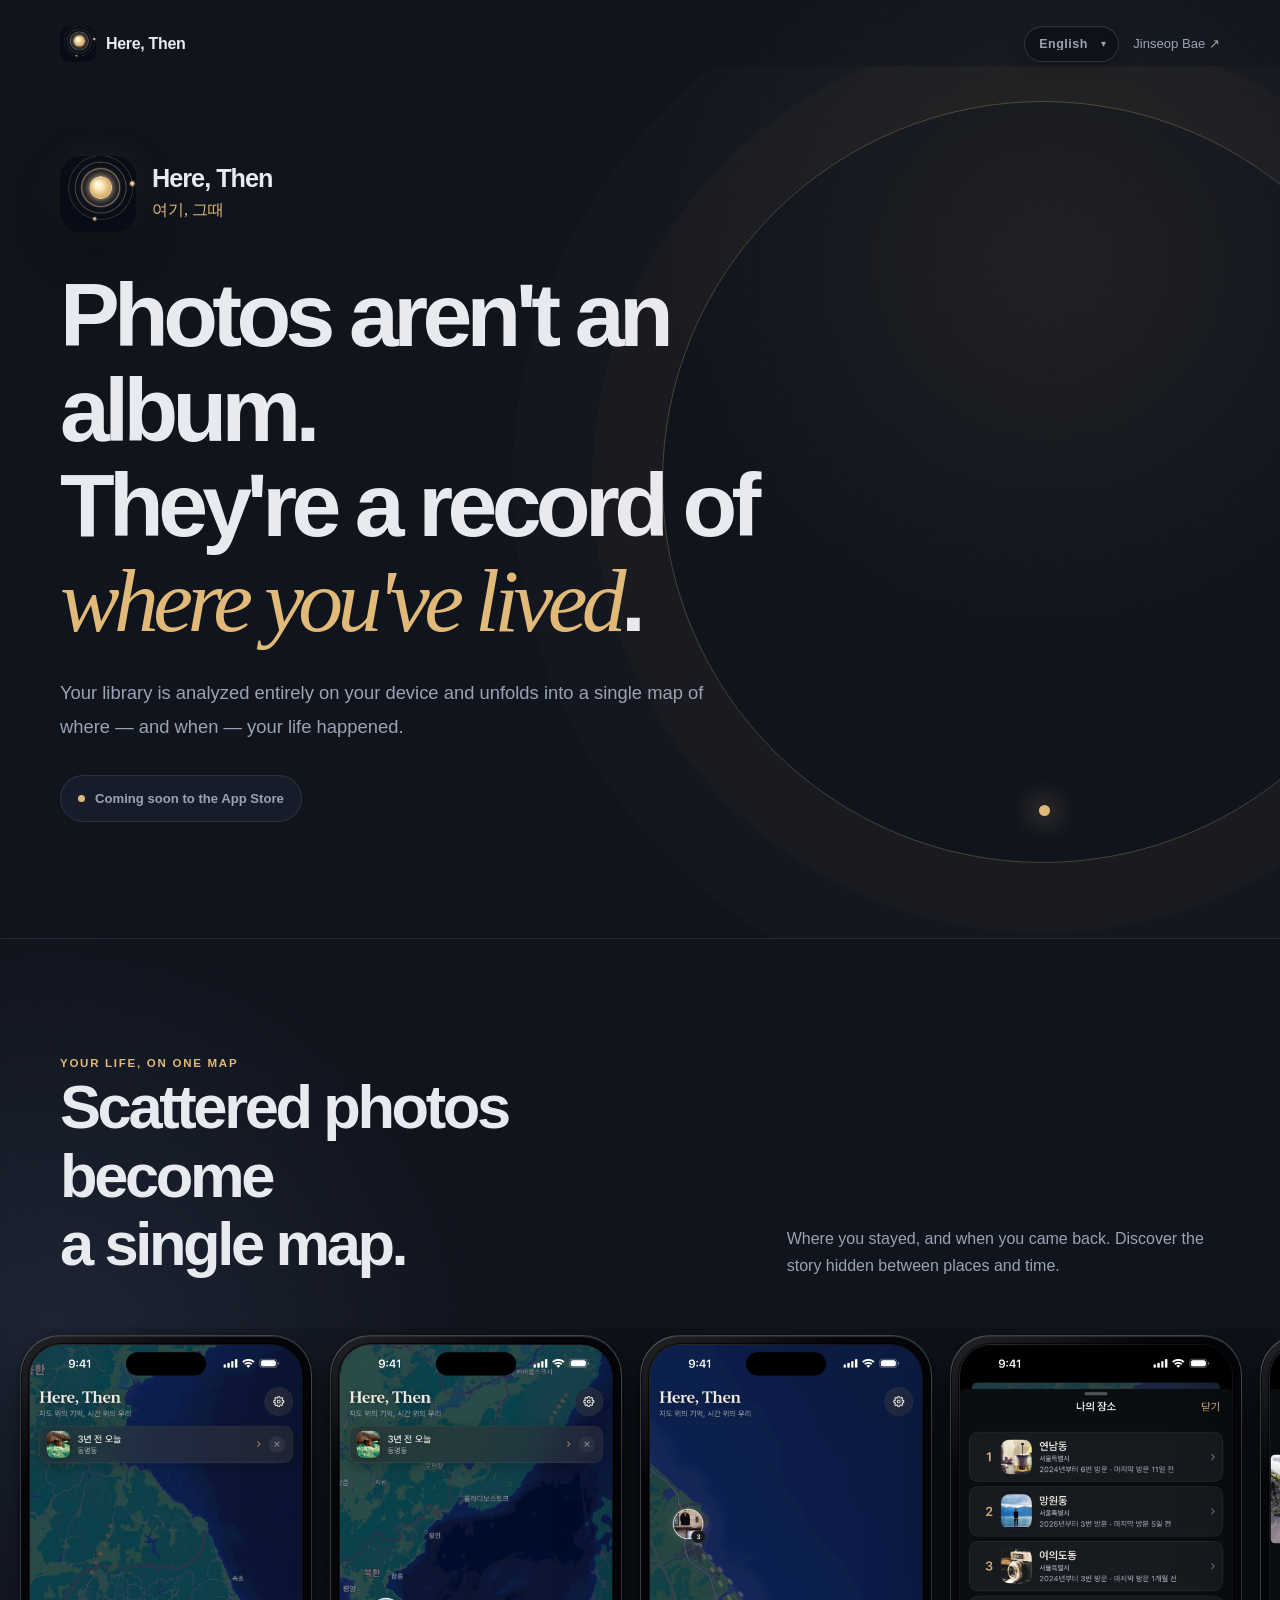
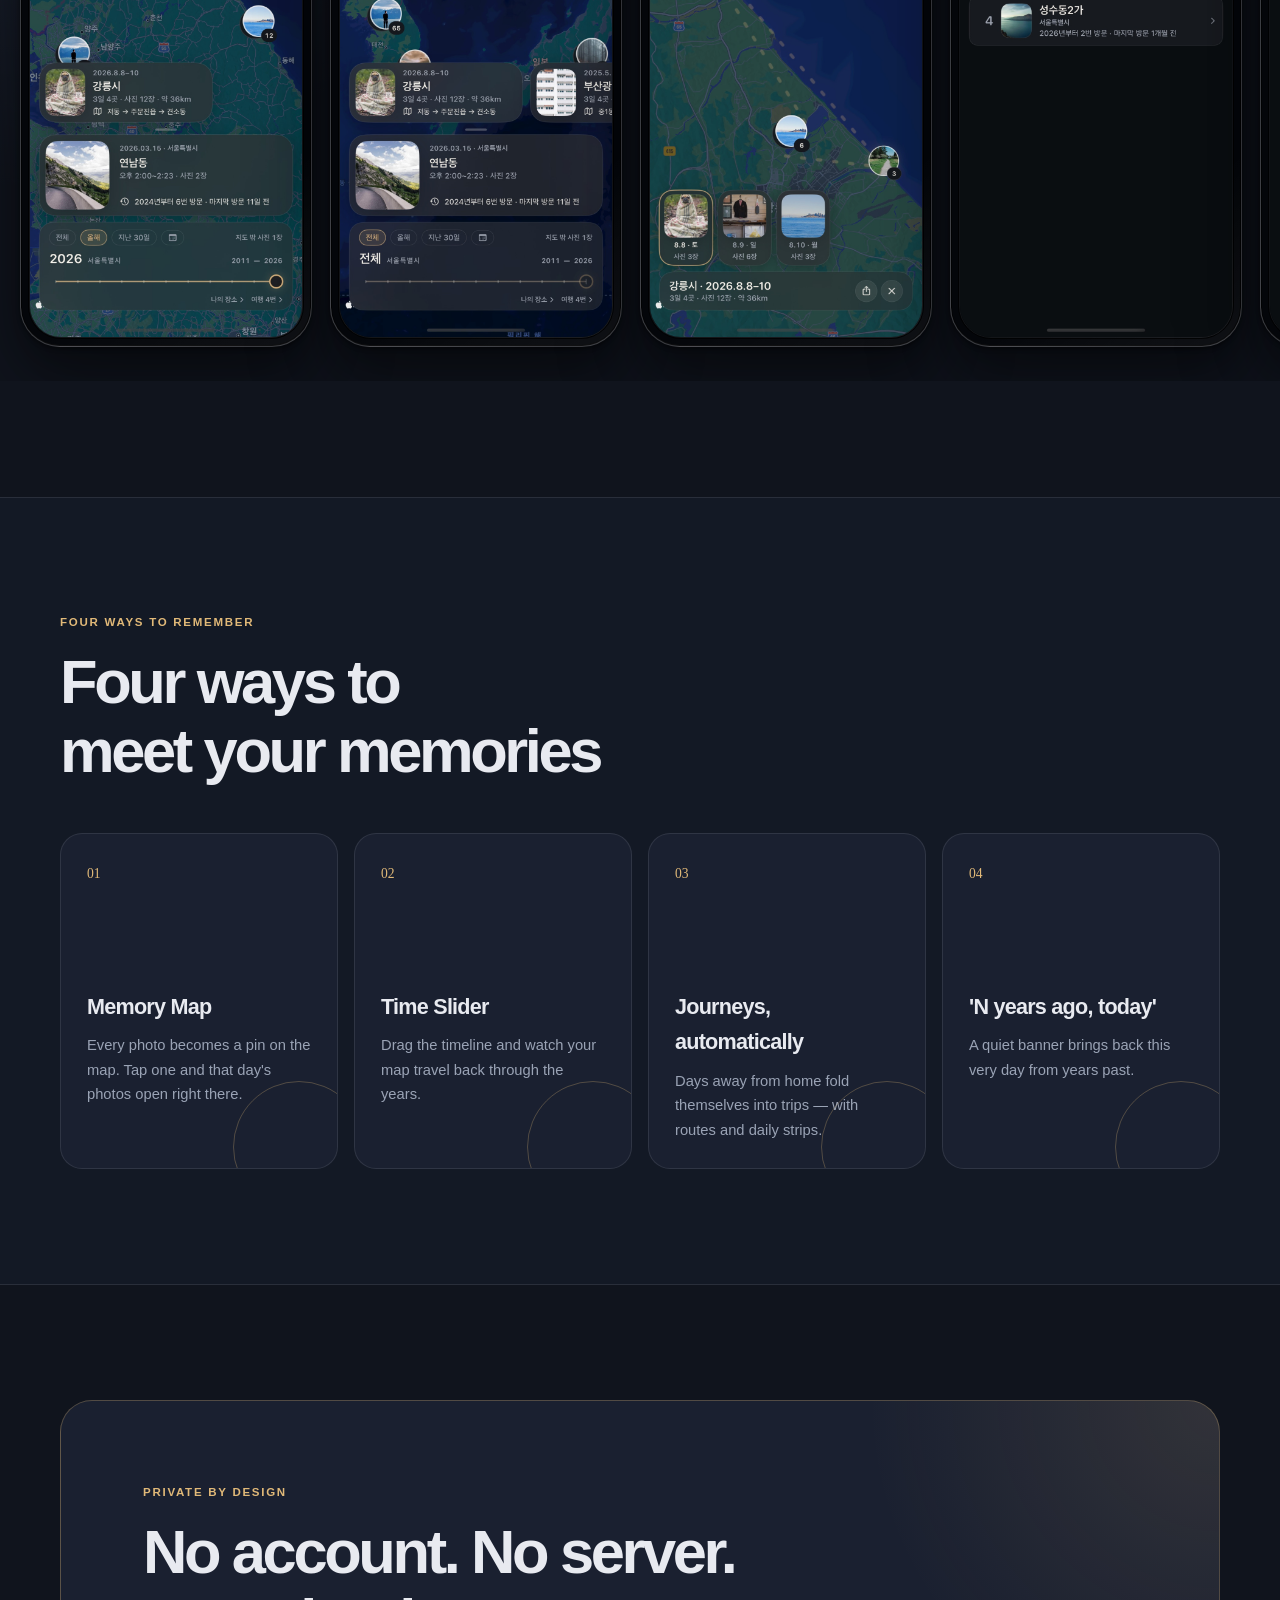
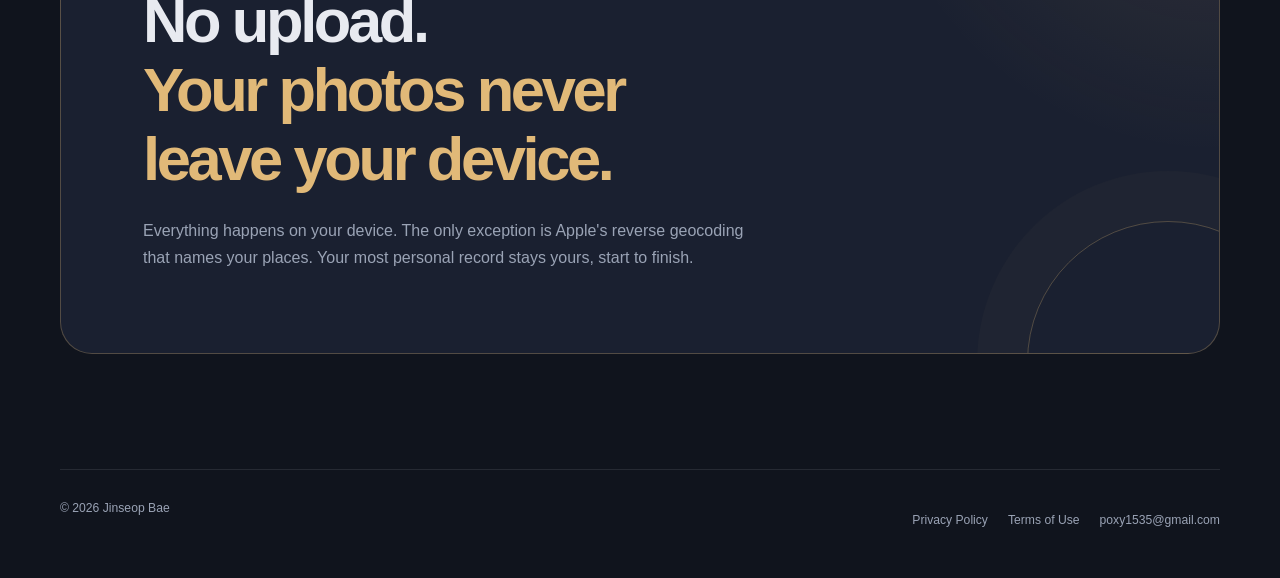
==== commit 2e035ebe: "언어 지원을 앱 실지원(한국어)+영어로 정리, 토글을 셀렉터로 교체 - 9개 언어 확장 시도를 되돌림 — 앱이 한국어 전용이라 랜딩도 한/영만 - KO|EN 필 버튼 → 언어 셀렉" ====
--- a/here-then/index.html
+++ b/here-then/index.html
@@ -21,10 +21,13 @@
       <span data-i18n="brand">여기, 그때</span>
     </a>
     <div class="nav-side">
-      <div class="lang-toggle" role="group" aria-label="언어 선택">
-        <button type="button" data-lang="ko" aria-pressed="true">KO</button>
-        <button type="button" data-lang="en" aria-pressed="false">EN</button>
-      </div>
+      <label class="lang-select-wrap">
+        <span class="visually-hidden" data-i18n="langLabel">언어 선택</span>
+        <select class="lang-select" aria-label="언어 선택">
+          <option value="ko">한국어</option>
+          <option value="en">English</option>
+        </select>
+      </label>
       <a class="back-link" href="/">Jinseop Bae ↗</a>
     </div>
   </nav>
@@ -124,9 +127,8 @@
   (function () {
     var dict = {
       ko: {
-        brand: "여기, 그때",
-        heroName: "여기, 그때",
-        heroNameSub: "Here, Then",
+        langLabel: "언어 선택",
+        brand: "여기, 그때", heroName: "여기, 그때", heroNameSub: "Here, Then",
         heroCopy: "사진은 앨범이 아니라,<br><em>살아온 장소</em>의 기록입니다.",
         heroSub: "보관함을 기기 안에서만 분석해 당신이 어디에서 어떤 시간을 살아왔는지 지도 한 장에 펼칩니다.",
         badge: "App Store에서 곧 만나요",
@@ -142,9 +144,8 @@
         footPrivacy: "개인정보처리방침", footTerms: "이용약관"
       },
       en: {
-        brand: "Here, Then",
-        heroName: "Here, Then",
-        heroNameSub: "여기, 그때",
+        langLabel: "Choose language",
+        brand: "Here, Then", heroName: "Here, Then", heroNameSub: "여기, 그때",
         heroCopy: "Photos aren't an album.<br>They're a record of <em>where you've lived</em>.",
         heroSub: "Your library is analyzed entirely on your device and unfolds into a single map of where — and when — your life happened.",
         badge: "Coming soon to the App Store",
@@ -161,8 +162,10 @@
       }
     };
 
+    var select = document.querySelector(".lang-select");
+
     function apply(lang) {
-      var strings = dict[lang] || dict.ko;
+      var strings = dict[lang] || dict.en;
       document.querySelectorAll("[data-i18n]").forEach(function (el) {
         var key = el.getAttribute("data-i18n");
         if (strings[key]) el.textContent = strings[key];
@@ -172,21 +175,24 @@
         if (strings[key]) el.innerHTML = strings[key];
       });
       document.documentElement.lang = lang;
-      document.querySelectorAll(".lang-toggle button").forEach(function (btn) {
-        btn.setAttribute("aria-pressed", String(btn.dataset.lang === lang));
-      });
+      if (select) select.value = lang;
       try { localStorage.setItem("ht-lang", lang); } catch (e) {}
     }
 
-    var saved = null;
-    try { saved = localStorage.getItem("ht-lang"); } catch (e) {}
-    var initial = saved || ((navigator.language || "").toLowerCase().indexOf("ko") === 0 ? "ko" : "en");
-    if (initial !== "ko") apply(initial);
-    else apply("ko");
+    function detect() {
+      var saved = null;
+      try { saved = localStorage.getItem("ht-lang"); } catch (e) {}
+      if (saved && dict[saved]) return saved;
+      var tags = navigator.languages && navigator.languages.length
+        ? navigator.languages : [navigator.language || "en"];
+      for (var i = 0; i < tags.length; i++) {
+        if (String(tags[i]).toLowerCase().indexOf("ko") === 0) return "ko";
+      }
+      return "en";
+    }
 
-    document.querySelectorAll(".lang-toggle button").forEach(function (btn) {
-      btn.addEventListener("click", function () { apply(btn.dataset.lang); });
-    });
+    apply(detect());
+    if (select) select.addEventListener("change", function () { apply(select.value); });
   })();
   </script>
 </body>
--- a/assets/site.css
+++ b/assets/site.css
@@ -287,6 +287,8 @@
 /* Here, Then landing */
 
 .here-page {
+  --section-space: clamp(80px, 9vw, 120px);
+  --section-title-size: clamp(2rem, 4.8vw, 4rem);
   overflow-x: hidden;
   background:
     radial-gradient(circle at 82% 7%, rgba(225, 185, 120, 0.08), transparent 24rem),
@@ -307,6 +309,7 @@
 
 .brand-link {
   display: inline-flex;
+  min-height: 44px;
   align-items: center;
   gap: 10px;
   font-weight: 700;
@@ -320,6 +323,9 @@
 }
 
 .back-link {
+  display: inline-flex;
+  min-height: 44px;
+  align-items: center;
   color: var(--muted);
   font-size: 0.82rem;
   transition: color 180ms ease;
@@ -339,7 +345,7 @@
   min-height: calc(100svh - 58px);
   align-items: center;
   overflow: hidden;
-  padding: 82px 20px 108px;
+  padding: clamp(68px, 7vw, 96px) 20px clamp(84px, 9vw, 120px);
 }
 
 .hero::before,
@@ -374,7 +380,7 @@
 .hero-inner {
   position: relative;
   z-index: 1;
-  width: min(100%, 940px);
+  width: min(100%, var(--page));
   margin-inline: auto;
 }
 
@@ -382,7 +388,7 @@
   display: flex;
   align-items: center;
   gap: 16px;
-  margin-bottom: 32px;
+  margin-bottom: clamp(26px, 3vw, 36px);
 }
 
 .hero-icon {
@@ -409,7 +415,7 @@
 .hero-copy {
   max-width: 790px;
   margin: 0;
-  font-size: clamp(2.5rem, 8.7vw, 5.9rem);
+  font-size: clamp(2.5rem, 7vw, 5.6rem);
   font-weight: 670;
   letter-spacing: -0.063em;
   line-height: 1.06;
@@ -452,7 +458,7 @@
 }
 
 .showcase {
-  padding: 100px 0 112px;
+  padding: var(--section-space) 0;
   border-top: 1px solid var(--line);
 }
 
@@ -467,14 +473,14 @@
 .showcase-header {
   display: grid;
   gap: 16px;
-  margin-bottom: 42px;
+  margin-bottom: clamp(32px, 4vw, 48px);
 }
 
 .showcase-header h2,
 .features-header h2,
 .privacy-inner h2 {
   margin: 0;
-  font-size: clamp(2.15rem, 6vw, 4rem);
+  font-size: var(--section-title-size);
   font-weight: 650;
   letter-spacing: -0.055em;
   line-height: 1.12;
@@ -503,11 +509,19 @@
   flex: 0 0 auto;
   overflow: hidden;
   margin: 0;
-  padding: 7px;
-  border: 1px solid rgba(232, 234, 240, 0.18);
-  border-radius: 34px;
-  background: #05070b;
-  box-shadow: 0 24px 60px rgba(0, 0, 0, 0.36);
+  padding: 8px;
+  border: 1px solid rgba(232, 234, 240, 0.24);
+  border-radius: 40px;
+  background:
+    linear-gradient(145deg, rgba(255, 255, 255, 0.12), transparent 18%, transparent 76%, rgba(255, 255, 255, 0.05)),
+    #04060a;
+  box-shadow:
+    inset 0 1px 0 rgba(255, 255, 255, 0.16),
+    inset 0 -1px 0 rgba(255, 255, 255, 0.05),
+    inset 0 0 0 1px rgba(0, 0, 0, 0.72),
+    0 2px 4px rgba(0, 0, 0, 0.44),
+    0 22px 48px rgba(0, 0, 0, 0.34),
+    0 38px 86px rgba(0, 0, 0, 0.28);
   scroll-snap-align: start;
 }
 
@@ -519,7 +533,9 @@
   height: auto;
   aspect-ratio: 899 / 1950;
   object-fit: cover;
-  border-radius: 28px;
+  border: 1px solid rgba(255, 255, 255, 0.06);
+  border-radius: 32px;
+  box-shadow: 0 0 0 1px rgba(0, 0, 0, 0.78);
 }
 
 .nav-side {
@@ -528,34 +544,70 @@
   gap: 14px;
 }
 
-.lang-toggle {
+.lang-select-wrap {
+  position: relative;
   display: inline-flex;
-  padding: 3px;
-  border: 1px solid var(--line);
+  align-items: center;
+  min-height: 44px;
+}
+
+.lang-select {
+  appearance: none;
+  -webkit-appearance: none;
+  min-height: 36px;
+  padding: 6px 30px 6px 14px;
+  border: 1px solid rgba(232, 234, 240, 0.14);
   border-radius: 999px;
-  background: rgba(26, 32, 48, 0.6);
-}
-
-.lang-toggle button {
-  padding: 4px 12px;
-  border: 0;
-  border-radius: 999px;
-  background: transparent;
+  background: rgba(8, 11, 17, 0.48);
+  box-shadow:
+    inset 0 1px 0 rgba(255, 255, 255, 0.05),
+    0 5px 16px rgba(0, 0, 0, 0.16);
   color: var(--muted);
   font: inherit;
   font-size: 12.5px;
+  font-weight: 600;
   letter-spacing: 0.04em;
+  line-height: 1;
   cursor: pointer;
-}
-
-.lang-toggle button[aria-pressed="true"] {
-  background: var(--accent);
-  color: #10141D;
-  font-weight: 600;
+  transition:
+    background-color 160ms ease,
+    color 160ms ease,
+    border-color 160ms ease;
+}
+
+.lang-select:hover {
+  background-color: rgba(232, 234, 240, 0.08);
+  color: var(--text);
+}
+
+.lang-select:focus-visible {
+  outline: 2px solid var(--accent);
+  outline-offset: 2px;
+}
+
+.lang-select-wrap::after {
+  position: absolute;
+  right: 13px;
+  color: var(--muted);
+  content: "▾";
+  font-size: 10px;
+  pointer-events: none;
+}
+
+.visually-hidden {
+  position: absolute;
+  width: 1px;
+  height: 1px;
+  margin: -1px;
+  padding: 0;
+  overflow: hidden;
+  clip: rect(0 0 0 0);
+  white-space: nowrap;
+  border: 0;
 }
 
 .features-wrap {
-  padding: 112px 0;
+  padding: var(--section-space) 0;
   background: rgba(26, 32, 48, 0.42);
   border-block: 1px solid var(--line);
 }
@@ -563,7 +615,7 @@
 .features-header {
   display: grid;
   gap: 16px;
-  margin-bottom: 48px;
+  margin-bottom: clamp(32px, 4vw, 48px);
 }
 
 .feature-grid {
@@ -615,7 +667,7 @@
 }
 
 .privacy {
-  padding: 132px 0;
+  padding: var(--section-space) 0;
 }
 
 .privacy-inner {
@@ -664,8 +716,8 @@
 .site-footer {
   display: flex;
   flex-direction: column;
-  gap: 14px;
-  padding: 28px 0 34px;
+  gap: 8px;
+  padding: 28px 0 36px;
   border-top: 1px solid var(--line);
   color: var(--muted);
   font-size: 0.76rem;
@@ -674,10 +726,13 @@
 .footer-links {
   display: flex;
   flex-wrap: wrap;
-  gap: 10px 20px;
+  gap: 0 20px;
 }
 
 .footer-links a {
+  display: inline-flex;
+  min-height: 44px;
+  align-items: center;
   transition: color 180ms ease;
 }
 
@@ -710,6 +765,7 @@
   .showcase-header {
     grid-template-columns: 1.2fr 0.8fr;
     align-items: end;
+    column-gap: clamp(40px, 6vw, 80px);
   }
 
   .feature-grid {
@@ -734,6 +790,7 @@
 
   .feature-grid {
     grid-template-columns: repeat(4, minmax(0, 1fr));
+    gap: 16px;
   }
 
   .feature-card {
@@ -745,7 +802,18 @@
   }
 }
 
+@media (min-width: 1200px) {
+  .hero {
+    padding-inline: 20px;
+  }
+}
+
 @media (max-width: 430px) {
+  .here-page {
+    --section-space: 76px;
+    --section-title-size: 2rem;
+  }
+
   .hub-footer {
     flex-direction: column;
     gap: 4px;
@@ -760,6 +828,56 @@
     width: 62px;
     border-radius: 17px;
   }
+
+  .site-nav {
+    padding-top: 14px;
+  }
+
+  .hero {
+    min-height: calc(100svh - 58px);
+    padding: 56px 20px 76px;
+  }
+
+  .hero-product {
+    margin-bottom: 24px;
+  }
+
+  .hero-copy {
+    font-size: 2.25rem;
+    line-height: 1.08;
+  }
+
+  .hero-subcopy {
+    margin: 22px 0 26px;
+    line-height: 1.7;
+  }
+
+  .feature-card {
+    min-height: 210px;
+    padding: 24px;
+  }
+
+  .feature-card h3 {
+    margin-top: 44px;
+  }
+
+  .privacy-inner {
+    padding: 28px 24px;
+    border-radius: 24px;
+  }
+
+  .privacy-inner h2 {
+    margin-top: 12px;
+    line-height: 1.14;
+  }
+
+  .privacy-inner p:last-child {
+    margin-top: 20px;
+  }
+
+  .site-footer {
+    padding: 22px 0 26px;
+  }
 }
 
 @media (prefers-reduced-motion: reduce) {
@@ -770,7 +888,7 @@
   *,
   *::before,
   *::after {
-    transition-duration: 0.01ms !important;
+    transition: none !important;
     scroll-behavior: auto !important;
   }
 }
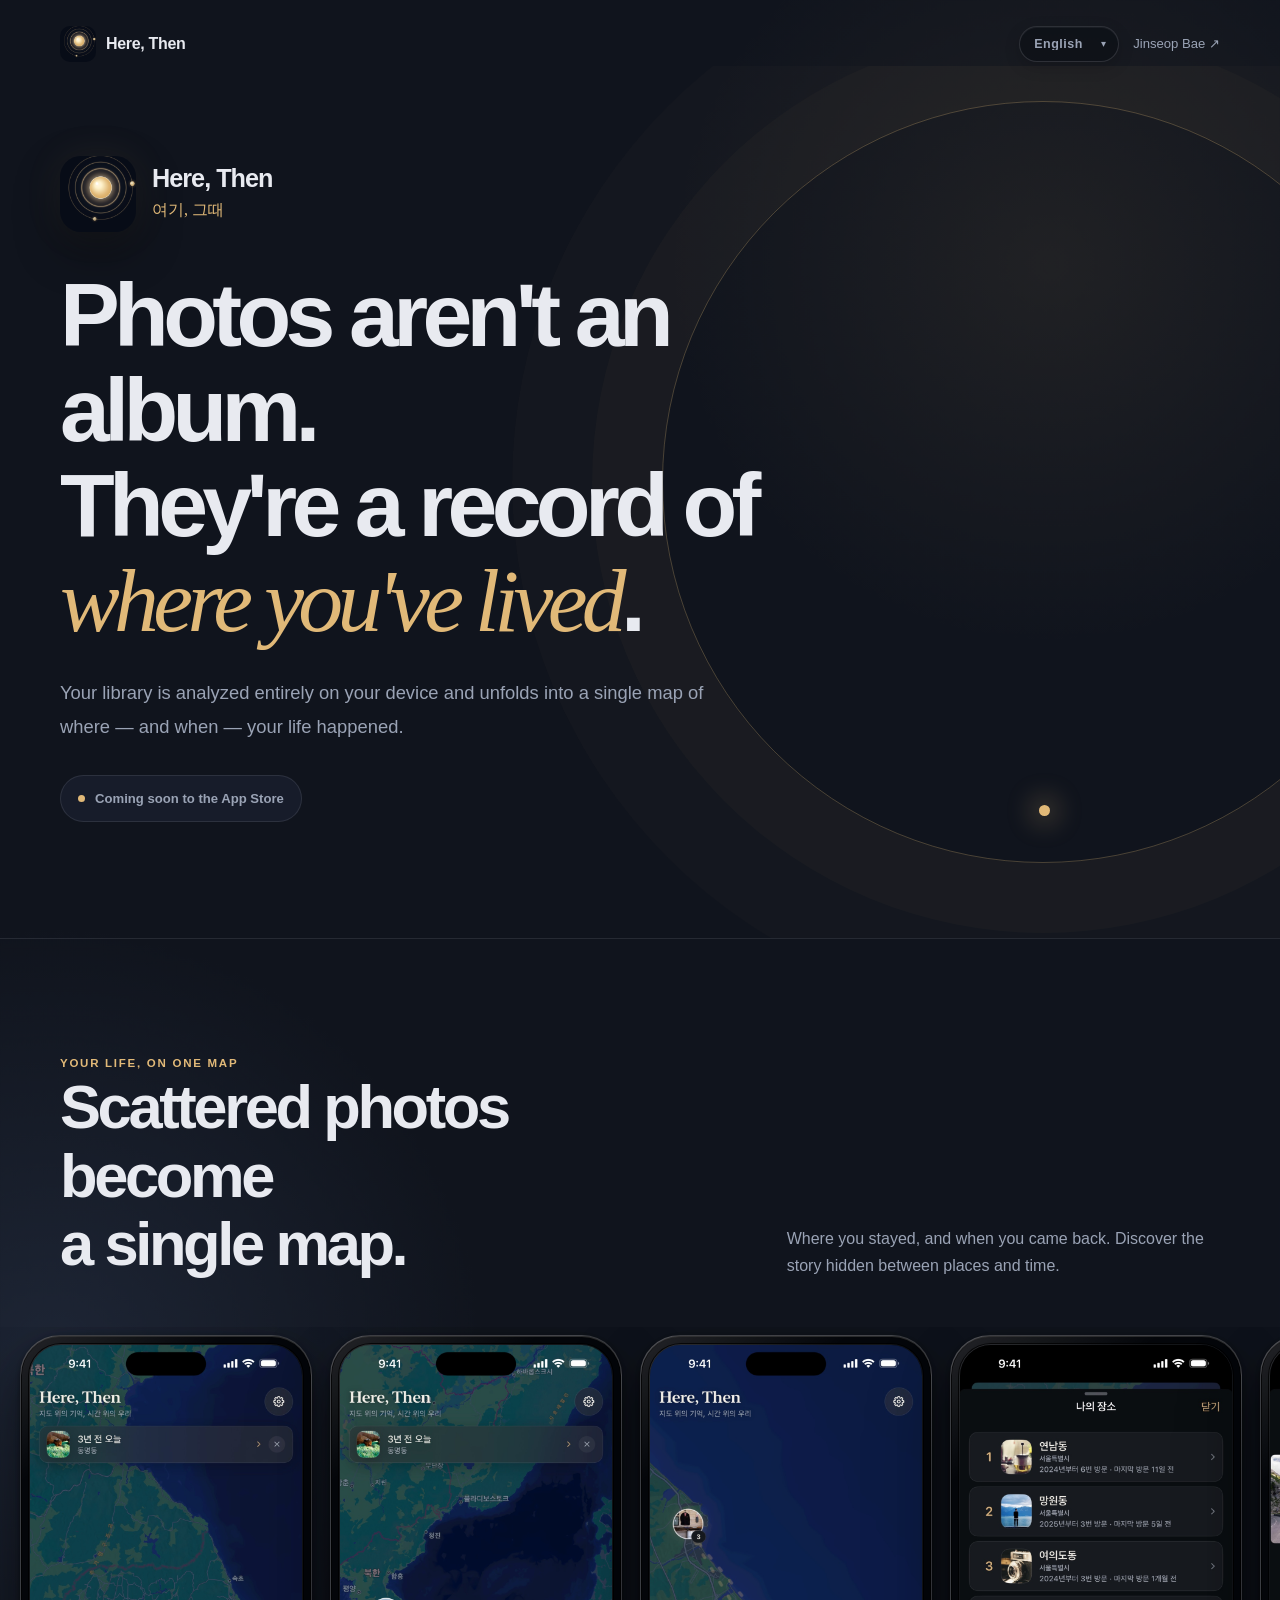
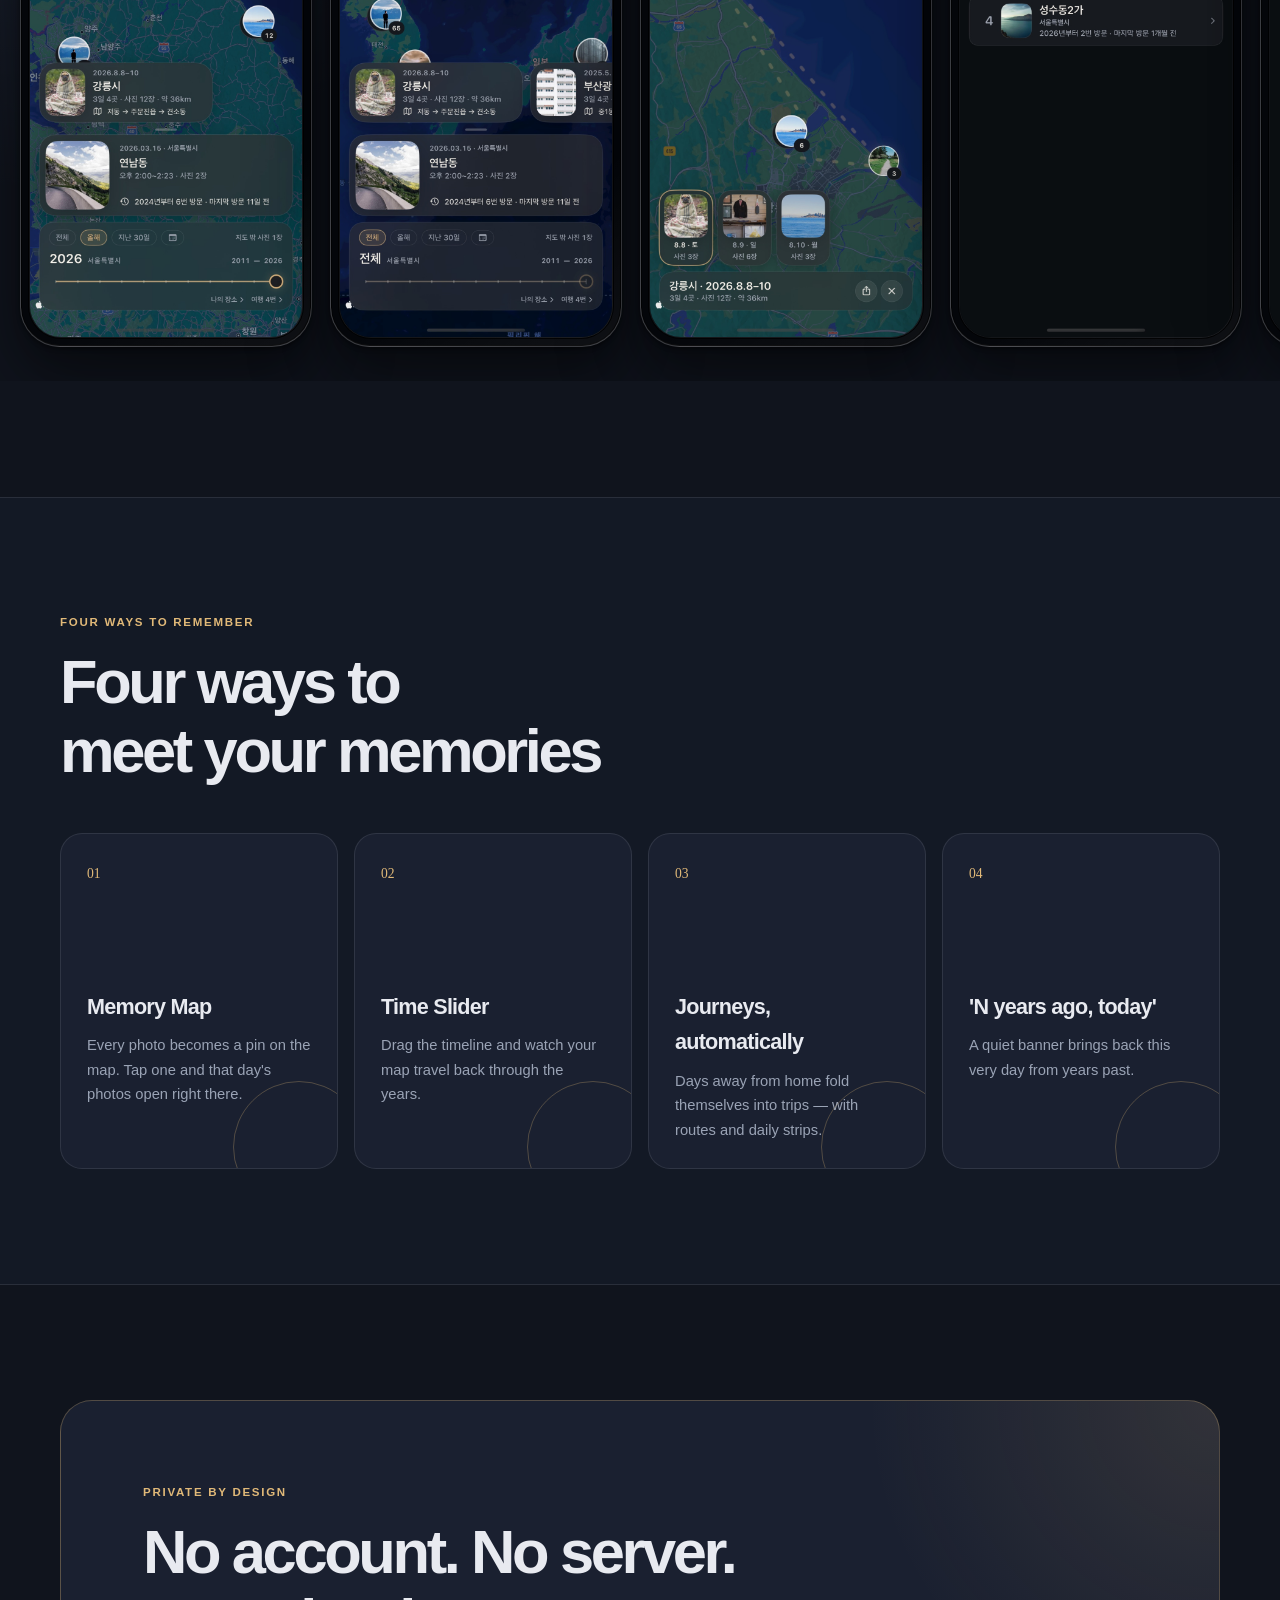
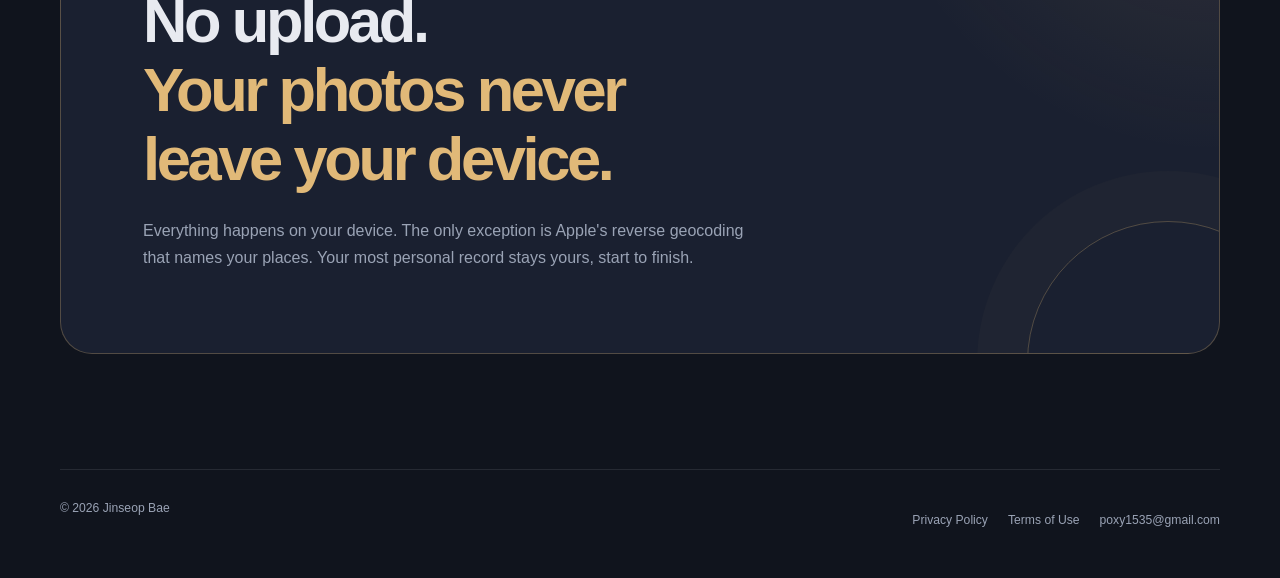
==== commit 7ce684fa: "여기, 그때 랜딩: 앱과 동일한 6개 언어(ko·en·ja·zh-Hant·de·es) 지원" ====
--- a/here-then/index.html
+++ b/here-then/index.html
@@ -26,6 +26,10 @@
         <select class="lang-select" aria-label="언어 선택">
           <option value="ko">한국어</option>
           <option value="en">English</option>
+          <option value="ja">日本語</option>
+          <option value="zh-Hant">繁體中文</option>
+          <option value="de">Deutsch</option>
+          <option value="es">Español</option>
         </select>
       </label>
       <a class="back-link" href="/">Jinseop Bae ↗</a>
@@ -159,6 +163,74 @@
         privacyTitle: "No account. No server.<br>No upload.<br><strong>Your photos never<br>leave your device.</strong>",
         privacyDesc: "Everything happens on your device. The only exception is Apple's reverse geocoding that names your places. Your most personal record stays yours, start to finish.",
         footPrivacy: "Privacy Policy", footTerms: "Terms of Use"
+      },
+      ja: {
+        langLabel: "言語を選択",
+        brand: "Here, Then", heroName: "Here, Then", heroNameSub: "ここ、あのとき",
+        heroCopy: "写真はアルバムではなく、<br><em>暮らしてきた場所</em>の記録です。",
+        heroSub: "ライブラリはすべて端末の中だけで分析され、あなたがどこで、どんな時間を過ごしてきたかが一枚の地図に広がります。",
+        badge: "まもなくApp Storeに登場",
+        showcaseTitle: "散らばった写真が<br>一枚の地図になります。",
+        showcaseDesc: "どこに滞在し、いつまた訪れたのか。場所と時間のあいだに隠れていた自分だけの物語に出会えます。",
+        featuresTitle: "記憶にもう一度出会う<br>4つの方法",
+        f1t: "記憶の地図", f1d: "すべての写真が地図のピンになります。タップすると、その日の写真がその場で開きます。",
+        f2t: "タイムスライダー", f2d: "タイムラインをドラッグすると、地図が年月をさかのぼります。",
+        f3t: "旅は自動でまとまる", f3d: "家を離れた日々が、ルートと日別ストリップを持つ旅として自動で束ねられます。",
+        f4t: "「N年前の今日」", f4d: "何年も前の今日の記憶を、静かなバナーがそっと届けます。",
+        privacyTitle: "アカウントも、サーバーも、<br>アップロードもありません。<br><strong>写真は端末の外に<br>出ません。</strong>",
+        privacyDesc: "すべての分析は端末の中だけで行われます。唯一の例外は、場所に名前を付けるAppleの逆ジオコーディングです。最も個人的な記録は、最初から最後まであなたのものです。",
+        footPrivacy: "プライバシーポリシー", footTerms: "利用規約"
+      },
+      "zh-Hant": {
+        langLabel: "選擇語言",
+        brand: "Here, Then", heroName: "Here, Then", heroNameSub: "此地，彼時",
+        heroCopy: "照片不是相簿，<br>而是<em>你生活過的地方</em>的紀錄。",
+        heroSub: "照片圖庫完全在裝置上分析，你在哪裡度過了怎樣的時光，都會展開成一張地圖。",
+        badge: "即將登陸 App Store",
+        showcaseTitle: "散落的照片<br>匯成一張地圖。",
+        showcaseDesc: "在哪裡停留，何時重訪。發現藏在地點與時間之間、只屬於你的故事。",
+        featuresTitle: "重逢記憶的<br>四種方式",
+        f1t: "記憶地圖", f1d: "每張照片都成為地圖上的圖釘。輕點一下，當天的照片就在原地展開。",
+        f2t: "時間滑桿", f2d: "拖曳時間軸，看地圖穿越回往年。",
+        f3t: "旅程自動成冊", f3d: "離家的日子自動摺疊成一段段旅程，帶有路線與每日照片列。",
+        f4t: "「N年前的今天」", f4d: "一條安靜的橫幅，把多年前今天的記憶重新帶回。",
+        privacyTitle: "沒有帳號，沒有伺服器，<br>沒有上傳。<br><strong>照片不會離開<br>你的裝置。</strong>",
+        privacyDesc: "所有分析都只在你的裝置上進行。唯一的例外是為地點命名的 Apple 反向地理編碼。最私密的紀錄，自始至終都屬於你。",
+        footPrivacy: "隱私權政策", footTerms: "使用條款"
+      },
+      de: {
+        langLabel: "Sprache wählen",
+        brand: "Here, Then", heroName: "Here, Then", heroNameSub: "Hier, damals",
+        heroCopy: "Fotos sind kein Album.<br>Sie sind eine Chronik <em>der Orte, an denen du gelebt hast</em>.",
+        heroSub: "Deine Mediathek wird vollständig auf deinem Gerät analysiert und entfaltet sich zu einer einzigen Karte deines Lebens — wo und wann.",
+        badge: "Bald im App Store",
+        showcaseTitle: "Verstreute Fotos werden<br>zu einer Karte.",
+        showcaseDesc: "Wo du warst, wann du zurückkamst. Entdecke die Geschichte zwischen Orten und Zeit.",
+        featuresTitle: "Vier Wege zu<br>deinen Erinnerungen",
+        f1t: "Erinnerungskarte", f1d: "Jedes Foto wird zu einem Pin auf der Karte. Tippe darauf und die Fotos des Tages öffnen sich direkt dort.",
+        f2t: "Zeitregler", f2d: "Ziehe die Zeitleiste und sieh zu, wie die Karte durch die Jahre zurückreist.",
+        f3t: "Reisen, automatisch", f3d: "Tage fern von zu Hause falten sich zu Reisen — mit Routen und Tagesstreifen.",
+        f4t: "„Heute vor N Jahren“", f4d: "Ein leises Banner bringt genau diesen Tag aus vergangenen Jahren zurück.",
+        privacyTitle: "Kein Konto. Kein Server.<br>Kein Upload.<br><strong>Deine Fotos verlassen<br>nie dein Gerät.</strong>",
+        privacyDesc: "Alles geschieht auf deinem Gerät. Einzige Ausnahme ist Apples Reverse-Geocoding, das deinen Orten Namen gibt. Deine persönlichste Chronik bleibt deine — von Anfang bis Ende.",
+        footPrivacy: "Datenschutzerklärung", footTerms: "Nutzungsbedingungen"
+      },
+      es: {
+        langLabel: "Elegir idioma",
+        brand: "Here, Then", heroName: "Here, Then", heroNameSub: "Aquí, entonces",
+        heroCopy: "Las fotos no son un álbum.<br>Son un registro de <em>los lugares donde has vivido</em>.",
+        heroSub: "Tu fototeca se analiza por completo en tu dispositivo y se despliega en un solo mapa de dónde — y cuándo — ha pasado tu vida.",
+        badge: "Muy pronto en el App Store",
+        showcaseTitle: "Fotos dispersas se convierten<br>en un solo mapa.",
+        showcaseDesc: "Dónde estuviste y cuándo volviste. Descubre la historia escondida entre lugares y tiempo.",
+        featuresTitle: "Cuatro maneras de<br>reencontrar tus recuerdos",
+        f1t: "Mapa de recuerdos", f1d: "Cada foto se convierte en un pin del mapa. Tócalo y las fotos de ese día se abren ahí mismo.",
+        f2t: "Línea de tiempo", f2d: "Arrastra la línea de tiempo y mira el mapa viajar por los años.",
+        f3t: "Viajes, automáticamente", f3d: "Los días fuera de casa se pliegan en viajes, con rutas y tiras diarias.",
+        f4t: "«Hace N años, hoy»", f4d: "Un banner discreto trae de vuelta este mismo día de años pasados.",
+        privacyTitle: "Sin cuenta. Sin servidor.<br>Sin subidas.<br><strong>Tus fotos nunca salen<br>de tu dispositivo.</strong>",
+        privacyDesc: "Todo ocurre en tu dispositivo. La única excepción es la geocodificación inversa de Apple que da nombre a tus lugares. Tu registro más personal sigue siendo tuyo, de principio a fin.",
+        footPrivacy: "Política de privacidad", footTerms: "Términos de uso"
       }
     };
 
@@ -186,7 +258,13 @@
       var tags = navigator.languages && navigator.languages.length
         ? navigator.languages : [navigator.language || "en"];
       for (var i = 0; i < tags.length; i++) {
-        if (String(tags[i]).toLowerCase().indexOf("ko") === 0) return "ko";
+        var t = String(tags[i]).toLowerCase();
+        if (t.indexOf("ko") === 0) return "ko";
+        if (t.indexOf("ja") === 0) return "ja";
+        if (t.indexOf("zh") === 0) return "zh-Hant";
+        if (t.indexOf("de") === 0) return "de";
+        if (t.indexOf("es") === 0) return "es";
+        if (t.indexOf("en") === 0) return "en";
       }
       return "en";
     }
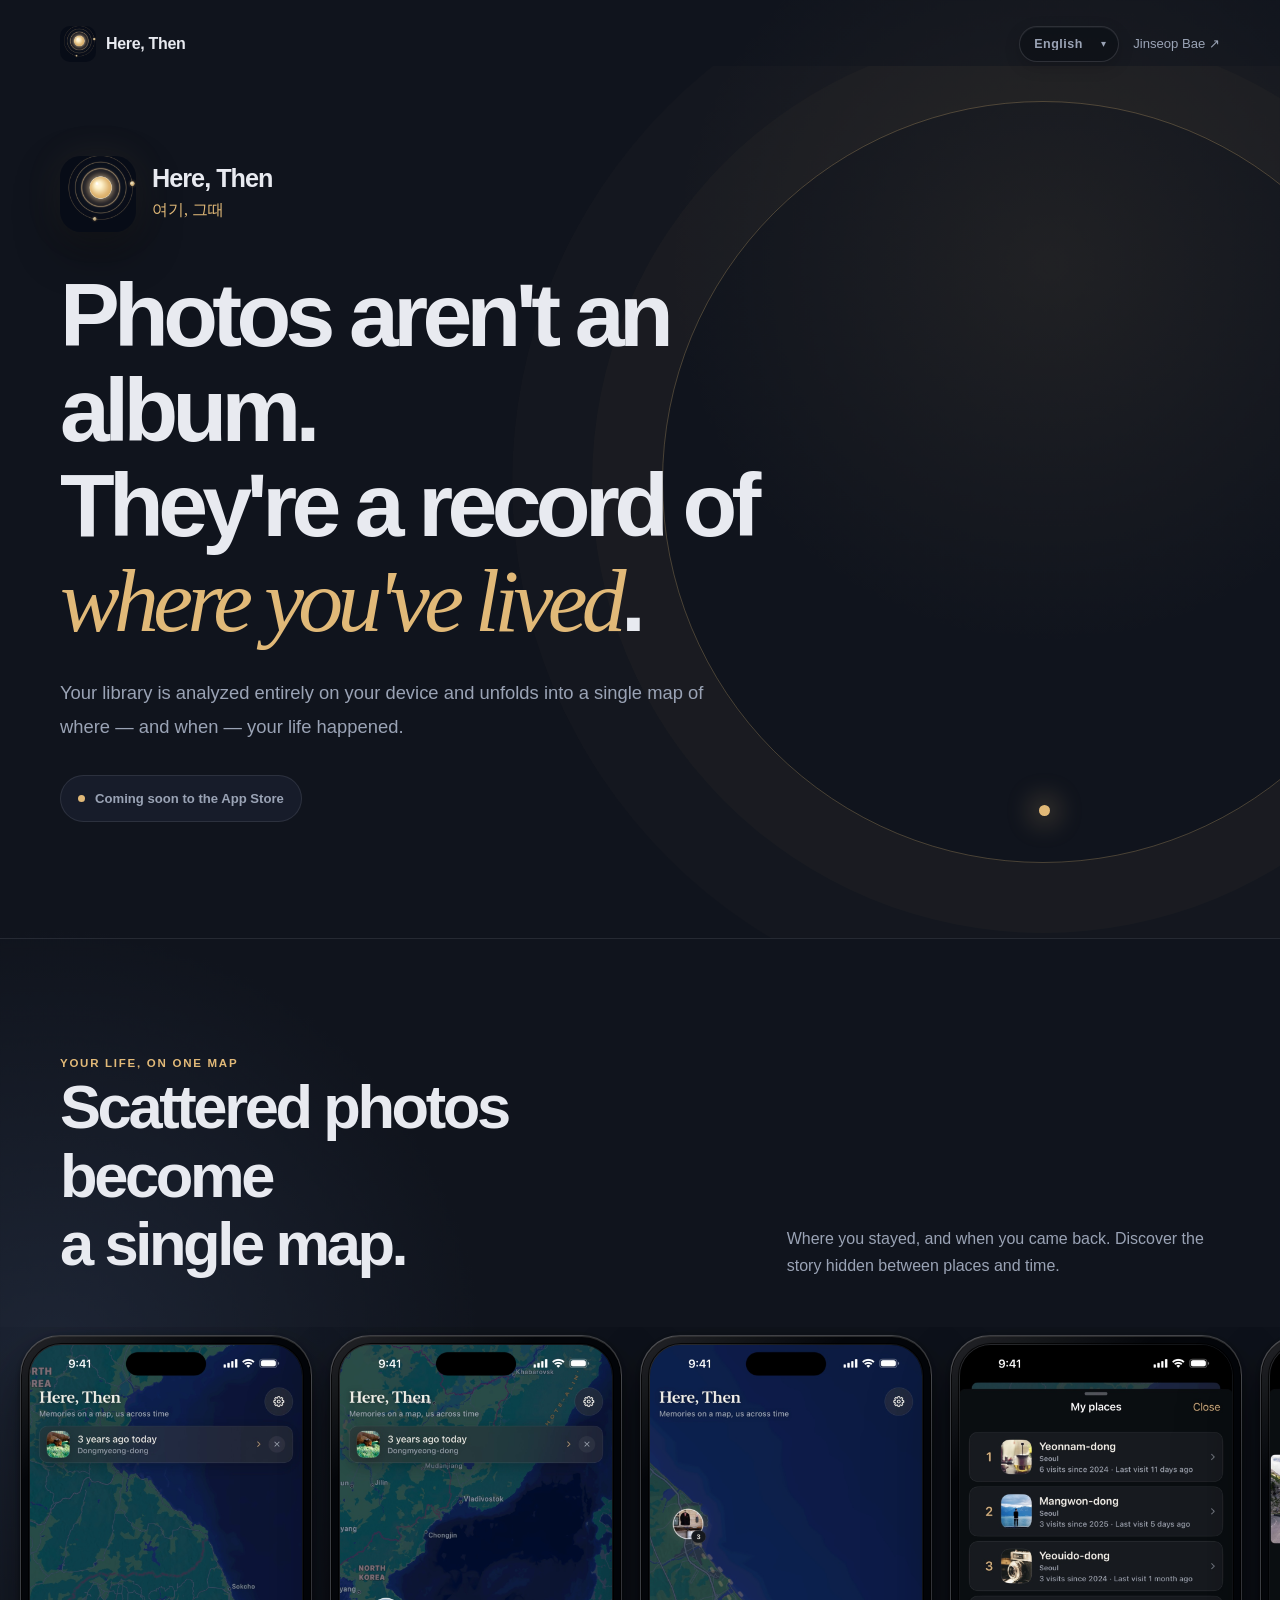
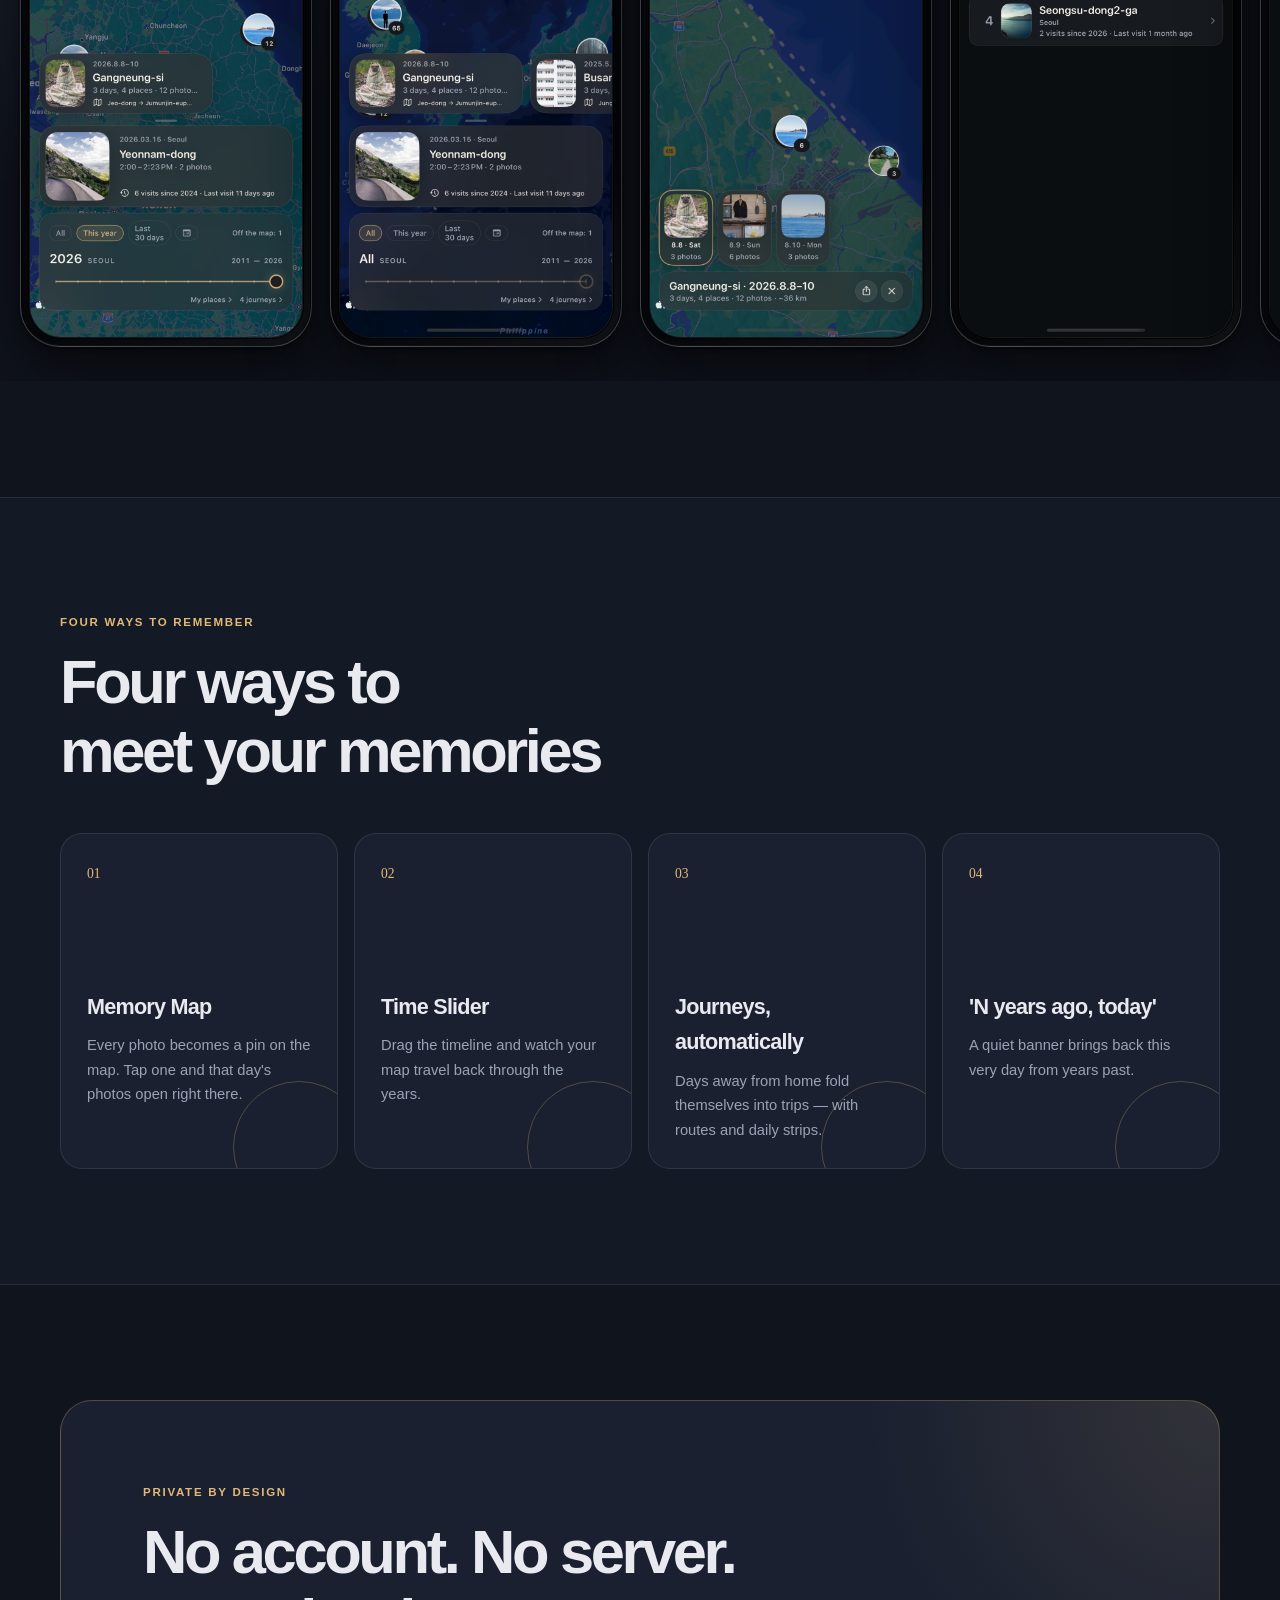
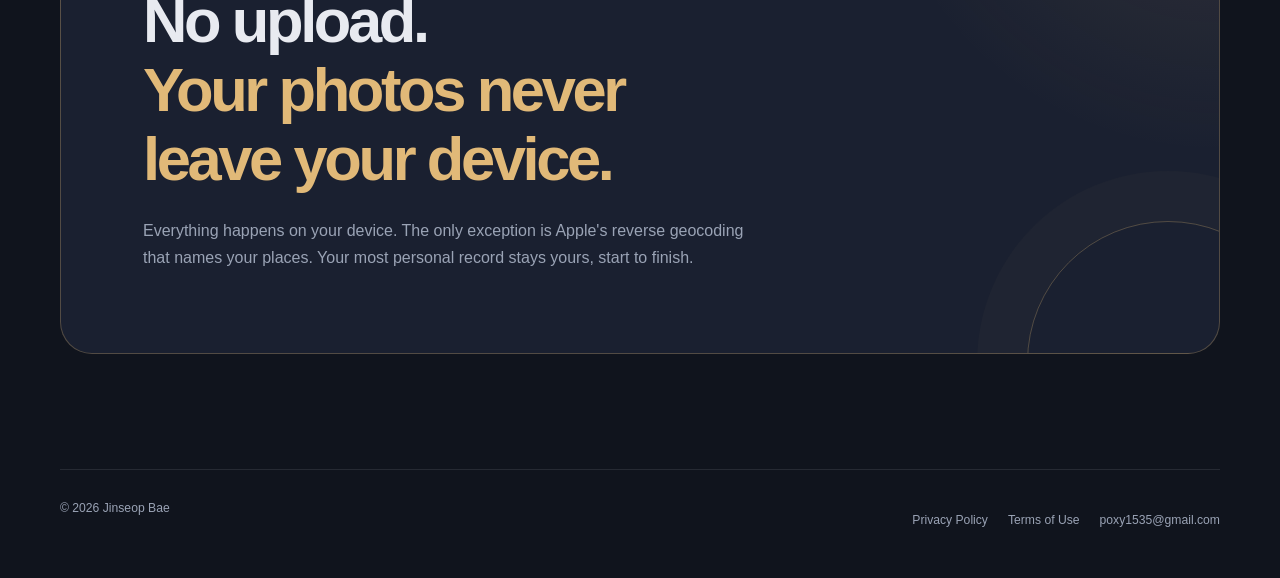
==== commit e69d1c00: "랜딩 스크린샷 언어별 교체 — 언어 전환 시 폰 프레임 이미지도 그 언어 캡처로 assets/screens/{ko,en,ja,zh-Hant,de,es}/ 5장씩, data-shot" ====
--- a/here-then/index.html
+++ b/here-then/index.html
@@ -64,19 +64,19 @@
 
       <div class="phone-scroll" aria-label="여기, 그때 앱 화면 미리보기">
         <figure class="phone">
-          <img src="assets/01-map.jpg" alt="기억과 여행이 표시된 메인 지도 화면" width="899" height="1950" loading="lazy">
-        </figure>
-        <figure class="phone">
-          <img src="assets/02-all-axis.jpg" alt="모든 시간대의 장소를 탐색하는 지도 화면" width="899" height="1950" loading="lazy">
-        </figure>
-        <figure class="phone">
-          <img src="assets/03-journey.jpg" alt="사진으로 자동 구성된 강릉 여행 화면" width="899" height="1950" loading="lazy">
-        </figure>
-        <figure class="phone">
-          <img src="assets/04-ranking.jpg" alt="자주 찾은 나의 장소 순위 화면" width="899" height="1950" loading="lazy">
-        </figure>
-        <figure class="phone">
-          <img src="assets/05-grid.jpg" alt="한 장소에서 남긴 사진 모아보기 화면" width="899" height="1950" loading="lazy">
+          <img src="assets/screens/ko/01-map.jpg" data-shot="01-map" alt="기억과 여행이 표시된 메인 지도 화면" width="899" height="1950" loading="lazy">
+        </figure>
+        <figure class="phone">
+          <img src="assets/screens/ko/02-all-axis.jpg" data-shot="02-all-axis" alt="모든 시간대의 장소를 탐색하는 지도 화면" width="899" height="1950" loading="lazy">
+        </figure>
+        <figure class="phone">
+          <img src="assets/screens/ko/03-journey.jpg" data-shot="03-journey" alt="사진으로 자동 구성된 강릉 여행 화면" width="899" height="1950" loading="lazy">
+        </figure>
+        <figure class="phone">
+          <img src="assets/screens/ko/04-ranking.jpg" data-shot="04-ranking" alt="자주 찾은 나의 장소 순위 화면" width="899" height="1950" loading="lazy">
+        </figure>
+        <figure class="phone">
+          <img src="assets/screens/ko/05-grid.jpg" data-shot="05-grid" alt="한 장소에서 남긴 사진 모아보기 화면" width="899" height="1950" loading="lazy">
         </figure>
       </div>
     </section>
@@ -246,6 +246,10 @@
         var key = el.getAttribute("data-i18n-html");
         if (strings[key]) el.innerHTML = strings[key];
       });
+      // 폰 프레임 속 스크린샷도 그 언어의 캡처로 갈아 끼운다.
+      document.querySelectorAll("[data-shot]").forEach(function (img) {
+        img.src = "assets/screens/" + lang + "/" + img.getAttribute("data-shot") + ".jpg";
+      });
       document.documentElement.lang = lang;
       if (select) select.value = lang;
       try { localStorage.setItem("ht-lang", lang); } catch (e) {}
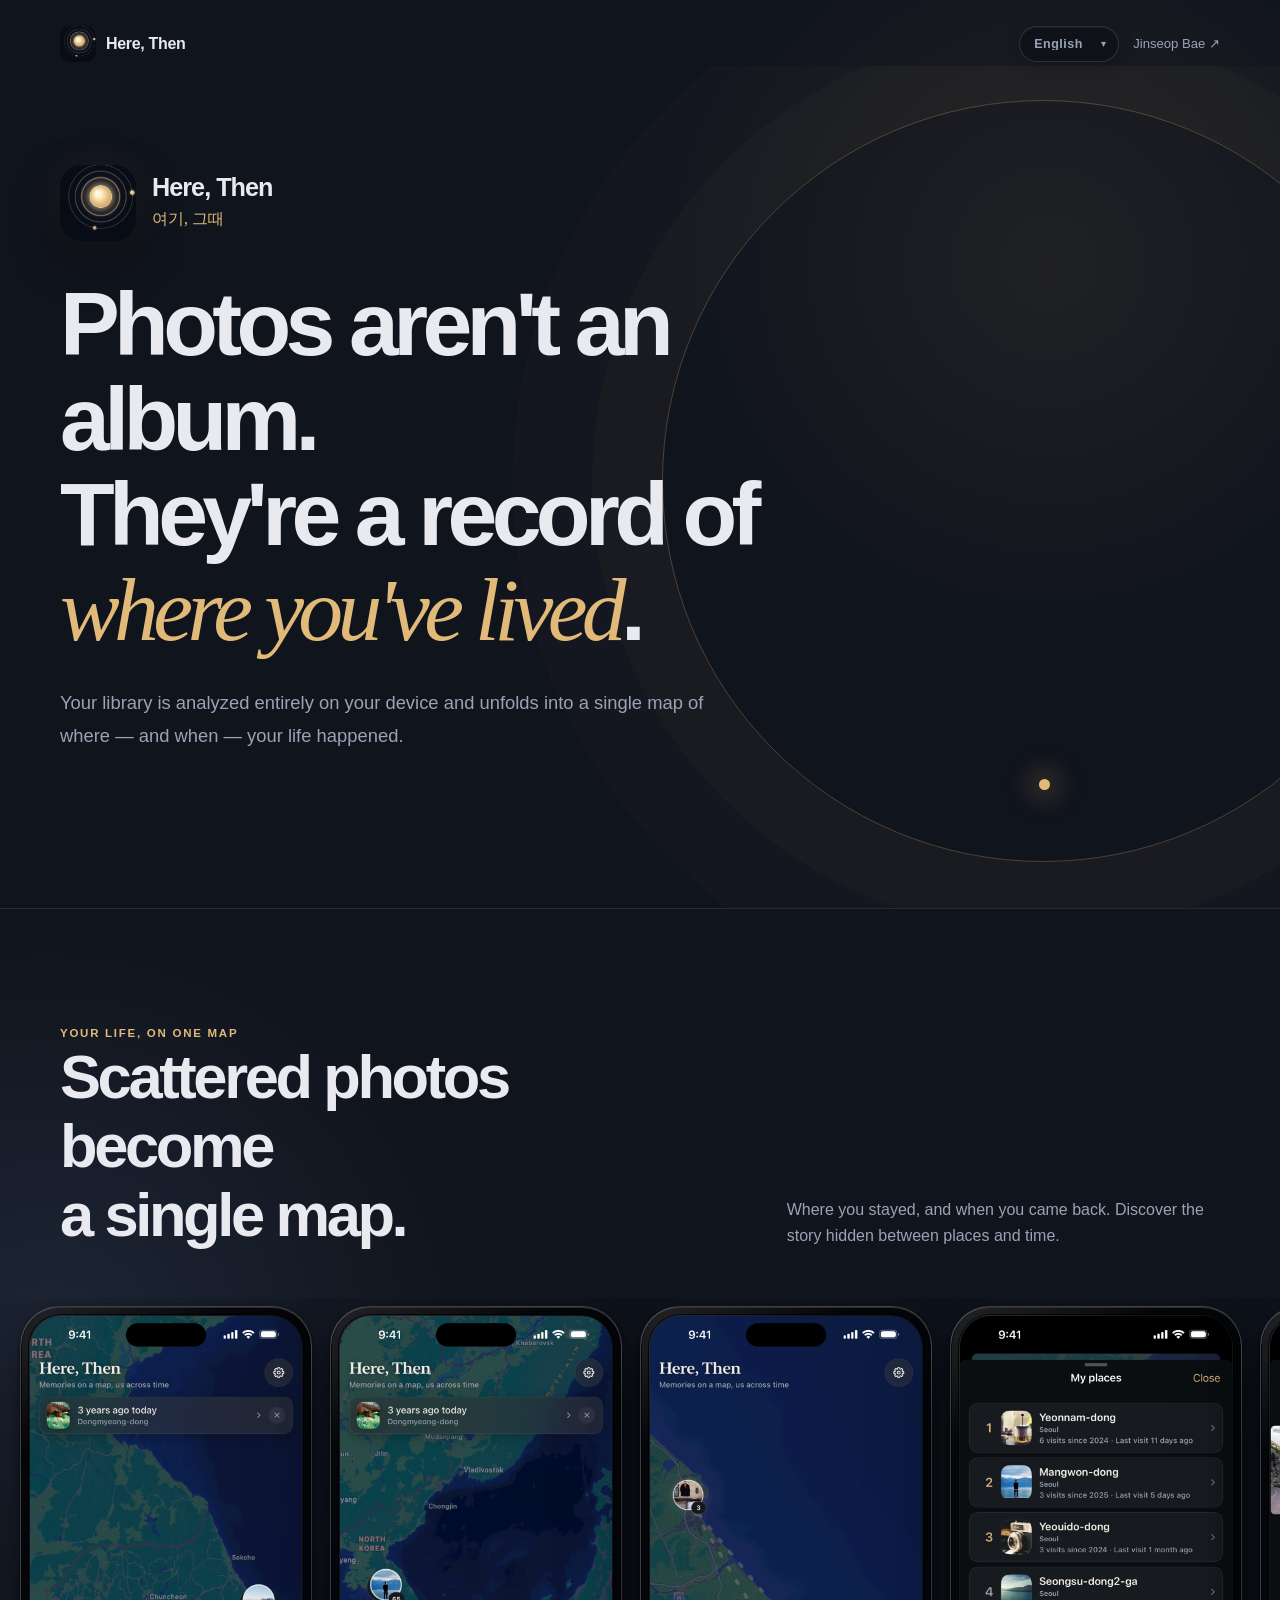
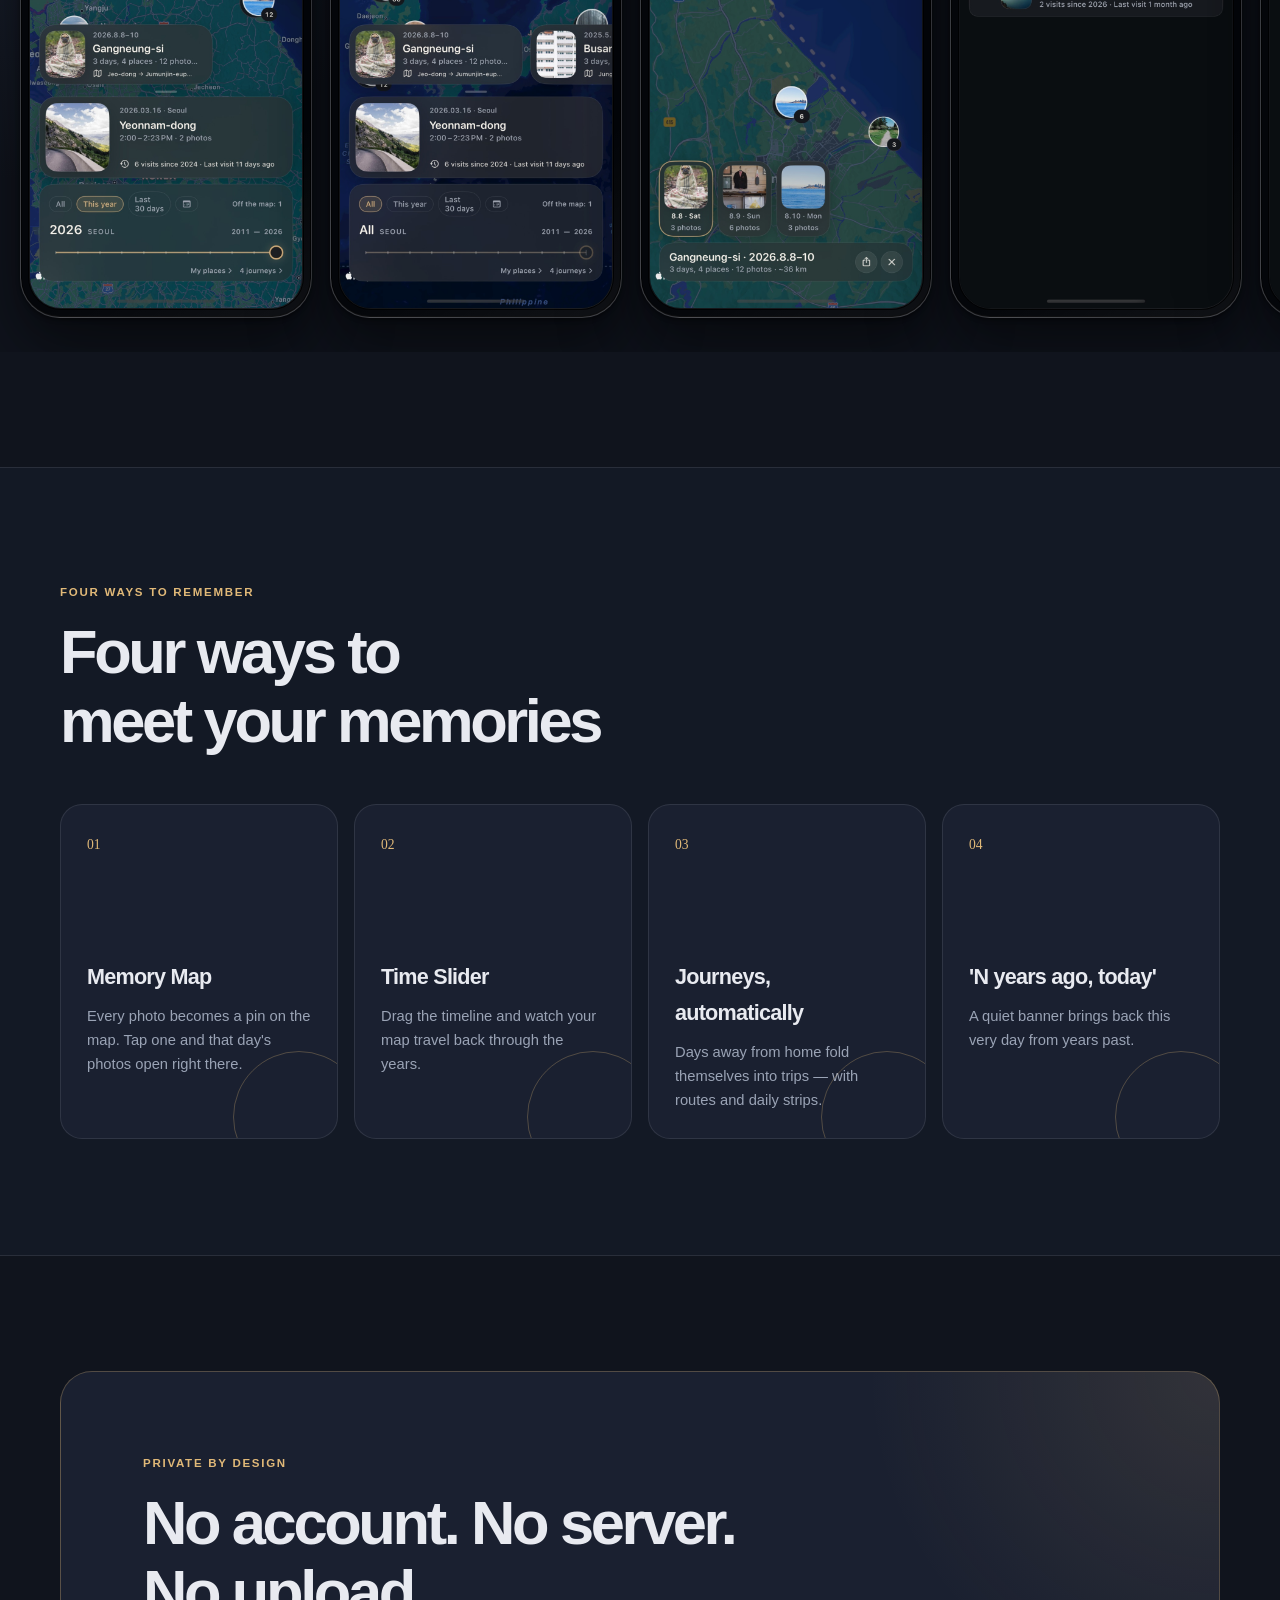
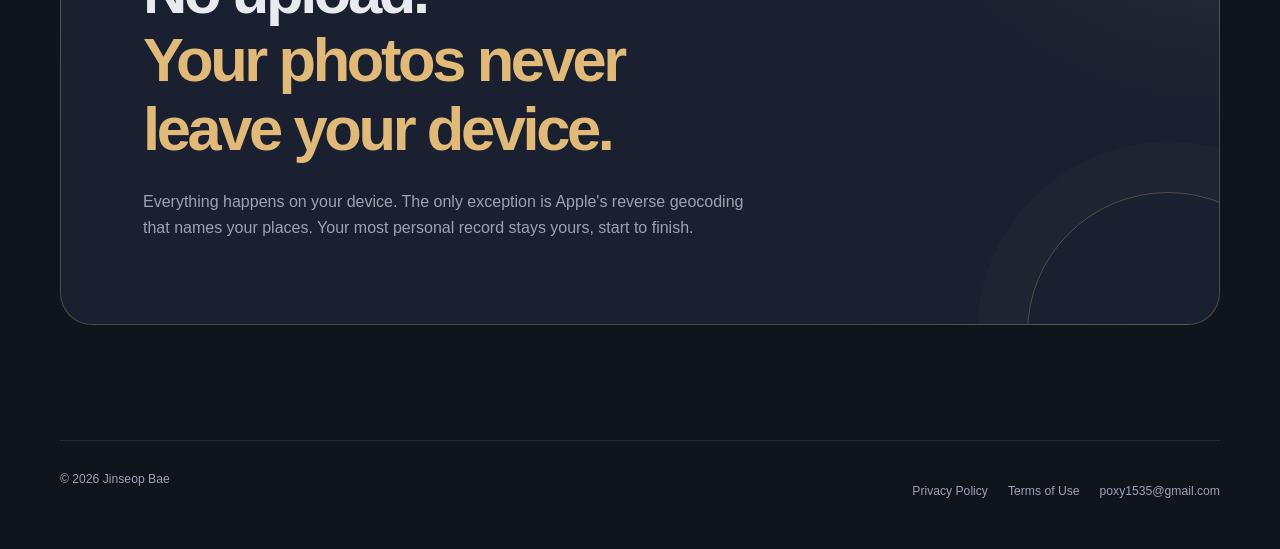
==== commit a905de78: "랜딩: App Store 곧 만나요 배지 제거 — 출시 후에만 보이는 페이지라 무의미" ====
--- a/here-then/index.html
+++ b/here-then/index.html
@@ -49,7 +49,6 @@
 
         <p class="hero-copy" data-i18n-html="heroCopy">사진은 앨범이 아니라,<br><em>살아온 장소</em>의 기록입니다.</p>
         <p class="hero-subcopy" data-i18n="heroSub">보관함을 기기 안에서만 분석해 당신이 어디에서 어떤 시간을 살아왔는지 지도 한 장에 펼칩니다.</p>
-        <span class="coming-badge" aria-disabled="true" data-i18n="badge">App Store에서 곧 만나요</span>
       </div>
     </section>
 
@@ -135,7 +134,6 @@
         brand: "여기, 그때", heroName: "여기, 그때", heroNameSub: "Here, Then",
         heroCopy: "사진은 앨범이 아니라,<br><em>살아온 장소</em>의 기록입니다.",
         heroSub: "보관함을 기기 안에서만 분석해 당신이 어디에서 어떤 시간을 살아왔는지 지도 한 장에 펼칩니다.",
-        badge: "App Store에서 곧 만나요",
         showcaseTitle: "흩어진 사진이<br>한 장의 지도가 됩니다.",
         showcaseDesc: "어디에 머물렀고, 언제 다시 찾았는지. 장소와 시간 사이에 숨어 있던 나만의 이야기를 발견하세요.",
         featuresTitle: "기억을 다시 만나는<br>네 가지 방법",
@@ -152,7 +150,6 @@
         brand: "Here, Then", heroName: "Here, Then", heroNameSub: "여기, 그때",
         heroCopy: "Photos aren't an album.<br>They're a record of <em>where you've lived</em>.",
         heroSub: "Your library is analyzed entirely on your device and unfolds into a single map of where — and when — your life happened.",
-        badge: "Coming soon to the App Store",
         showcaseTitle: "Scattered photos become<br>a single map.",
         showcaseDesc: "Where you stayed, and when you came back. Discover the story hidden between places and time.",
         featuresTitle: "Four ways to<br>meet your memories",
@@ -169,7 +166,6 @@
         brand: "Here, Then", heroName: "Here, Then", heroNameSub: "ここ、あのとき",
         heroCopy: "写真はアルバムではなく、<br><em>暮らしてきた場所</em>の記録です。",
         heroSub: "ライブラリはすべて端末の中だけで分析され、あなたがどこで、どんな時間を過ごしてきたかが一枚の地図に広がります。",
-        badge: "まもなくApp Storeに登場",
         showcaseTitle: "散らばった写真が<br>一枚の地図になります。",
         showcaseDesc: "どこに滞在し、いつまた訪れたのか。場所と時間のあいだに隠れていた自分だけの物語に出会えます。",
         featuresTitle: "記憶にもう一度出会う<br>4つの方法",
@@ -186,7 +182,6 @@
         brand: "Here, Then", heroName: "Here, Then", heroNameSub: "此地，彼時",
         heroCopy: "照片不是相簿，<br>而是<em>你生活過的地方</em>的紀錄。",
         heroSub: "照片圖庫完全在裝置上分析，你在哪裡度過了怎樣的時光，都會展開成一張地圖。",
-        badge: "即將登陸 App Store",
         showcaseTitle: "散落的照片<br>匯成一張地圖。",
         showcaseDesc: "在哪裡停留，何時重訪。發現藏在地點與時間之間、只屬於你的故事。",
         featuresTitle: "重逢記憶的<br>四種方式",
@@ -203,7 +198,6 @@
         brand: "Here, Then", heroName: "Here, Then", heroNameSub: "Hier, damals",
         heroCopy: "Fotos sind kein Album.<br>Sie sind eine Chronik <em>der Orte, an denen du gelebt hast</em>.",
         heroSub: "Deine Mediathek wird vollständig auf deinem Gerät analysiert und entfaltet sich zu einer einzigen Karte deines Lebens — wo und wann.",
-        badge: "Bald im App Store",
         showcaseTitle: "Verstreute Fotos werden<br>zu einer Karte.",
         showcaseDesc: "Wo du warst, wann du zurückkamst. Entdecke die Geschichte zwischen Orten und Zeit.",
         featuresTitle: "Vier Wege zu<br>deinen Erinnerungen",
@@ -220,7 +214,6 @@
         brand: "Here, Then", heroName: "Here, Then", heroNameSub: "Aquí, entonces",
         heroCopy: "Las fotos no son un álbum.<br>Son un registro de <em>los lugares donde has vivido</em>.",
         heroSub: "Tu fototeca se analiza por completo en tu dispositivo y se despliega en un solo mapa de dónde — y cuándo — ha pasado tu vida.",
-        badge: "Muy pronto en el App Store",
         showcaseTitle: "Fotos dispersas se convierten<br>en un solo mapa.",
         showcaseDesc: "Dónde estuviste y cuándo volviste. Descubre la historia escondida entre lugares y tiempo.",
         featuresTitle: "Cuatro maneras de<br>reencontrar tus recuerdos",
--- a/assets/site.css
+++ b/assets/site.css
@@ -229,7 +229,12 @@
 
 .product-icon {
   width: 76px;
-  aspect-ratio: 1;
+  /* 플렉스 컨테이너의 stretch가 이미지를 세로로 늘리지 못하게
+     높이를 명시하고 스스로 가운데에 선다. */
+  height: 76px;
+  flex: none;
+  align-self: center;
+  object-fit: cover;
   border-radius: 20px;
   box-shadow: 0 15px 36px rgba(0, 0, 0, 0.3);
 }
@@ -435,27 +440,7 @@
   line-height: 1.8;
 }
 
-.coming-badge {
-  display: inline-flex;
-  align-items: center;
-  gap: 10px;
-  padding: 12px 17px;
-  border: 1px solid var(--line);
-  border-radius: 999px;
-  background: rgba(26, 32, 48, 0.74);
-  color: var(--muted);
-  font-size: 0.82rem;
-  font-weight: 650;
-  cursor: default;
-}
-
-.coming-badge::before {
-  width: 7px;
-  height: 7px;
-  border-radius: 50%;
-  background: var(--accent);
-  content: "";
-}
+
 
 .showcase {
   padding: var(--section-space) 0;
@@ -826,6 +811,7 @@
 
   .product-icon {
     width: 62px;
+    height: 62px;
     border-radius: 17px;
   }
 
